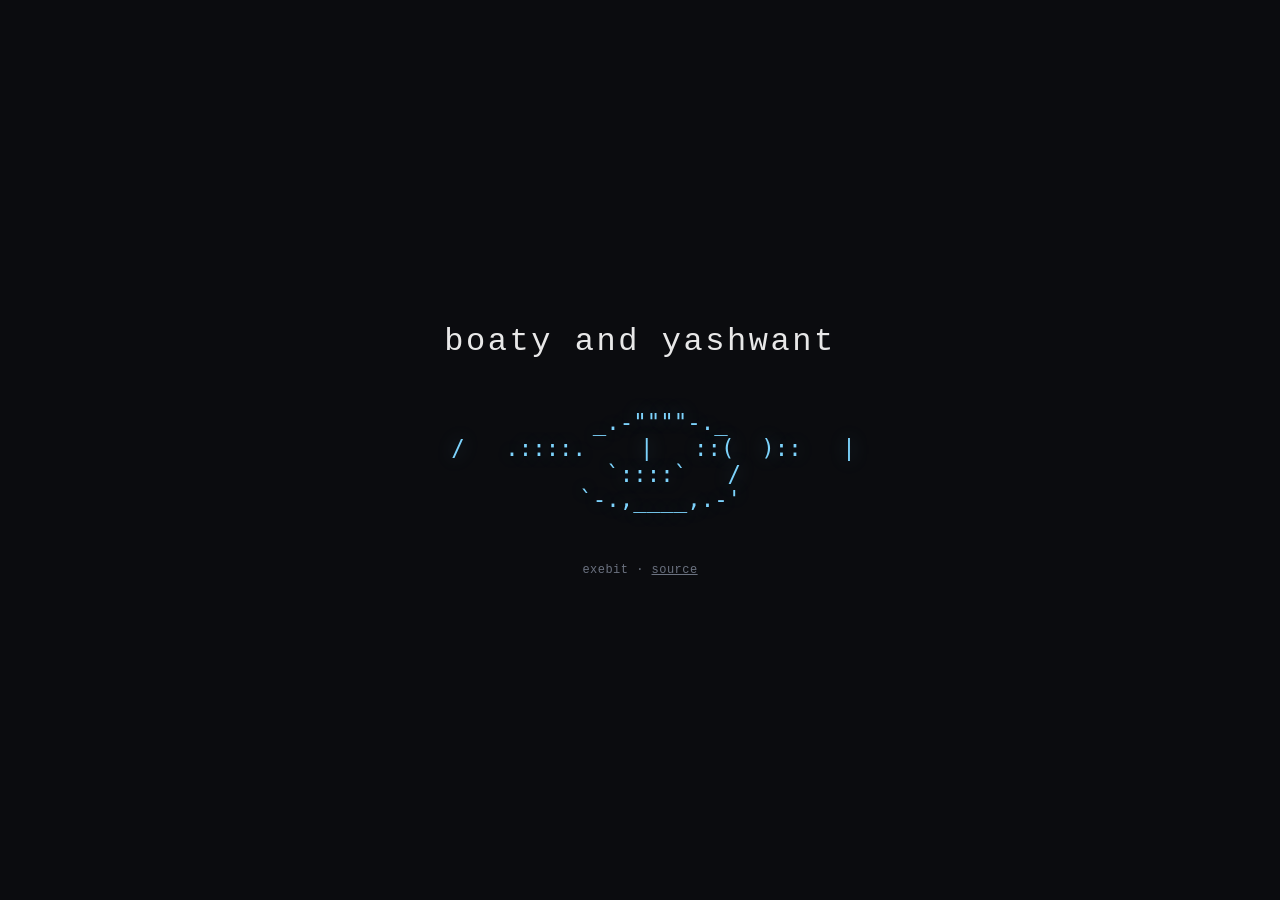
==== index.html @ dd7e14af "Add initial HTML structure and eyeAdd basic site: boatAdd basic sitey and yashwant landing page anim" ====
<!DOCTYPE html>
<html lang="en">
<head>
<meta charset="UTF-8">
<meta name="viewport" content="width=device-width, initial-scale=1.0">
<title>boaty and yashwant</title>
<style>
  :root {
    color-scheme: dark;
    --bg: #0b0c0f;
    --fg: #e8e8e8;
    --dim: #6b7280;
    --accent: #7dd3fc;
  }
  * { box-sizing: border-box; }
  html, body {
    margin: 0;
    padding: 0;
    height: 100%;
    background: var(--bg);
    color: var(--fg);
  }
  body {
    display: flex;
    flex-direction: column;
    align-items: center;
    justify-content: center;
    min-height: 100vh;
    font-family: ui-monospace, SFMono-Regular, "SF Mono", Menlo, Consolas, "Liberation Mono", monospace;
    text-align: center;
    gap: 1.75rem;
    padding: 2rem;
  }
  h1 {
    margin: 0;
    font-size: clamp(1.1rem, 4vw, 2rem);
    font-weight: 500;
    letter-spacing: 0.08em;
    text-transform: lowercase;
    color: var(--fg);
  }
  #eye {
    font-size: clamp(0.9rem, 2.4vw, 1.4rem);
    line-height: 1.15;
    white-space: pre;
    color: var(--accent);
    text-shadow: 0 0 18px rgba(125, 211, 252, 0.35);
    user-select: none;
  }
  footer {
    font-size: 0.75rem;
    color: var(--dim);
    letter-spacing: 0.04em;
  }
  footer a { color: var(--dim); }
  footer a:hover { color: var(--accent); }
</style>
</head>
<body>
  <h1>boaty and yashwant</h1>

  <pre id="eye"></pre>

  <footer>exebit &middot; <a href="https://github.com/Shawdotion/exebit.github.io">source</a></footer>

  <script>
    const OPEN = `   _.-""""-._
  /   .::::.   \
 |   ::(  )::   |
  \   \`::::\`   /
   \`-.,____,.-'`;

    const CLOSED = `   _.-""""-._
  /            \
 |  ---------- |
  \            /
   \`-.,____,.-'`;

    const eye = document.getElementById('eye');
    eye.textContent = OPEN;

    function blink() {
      eye.textContent = CLOSED;
      setTimeout(() => { eye.textContent = OPEN; }, 140);
    }

    function scheduleNextBlink() {
      const delay = 2200 + Math.random() * 2600;
      setTimeout(() => {
        blink();
        if (Math.random() < 0.15) {
          setTimeout(blink, 300);
        }
        scheduleNextBlink();
      }, delay);
    }

    scheduleNextBlink();
  </script>
</body>
</html>
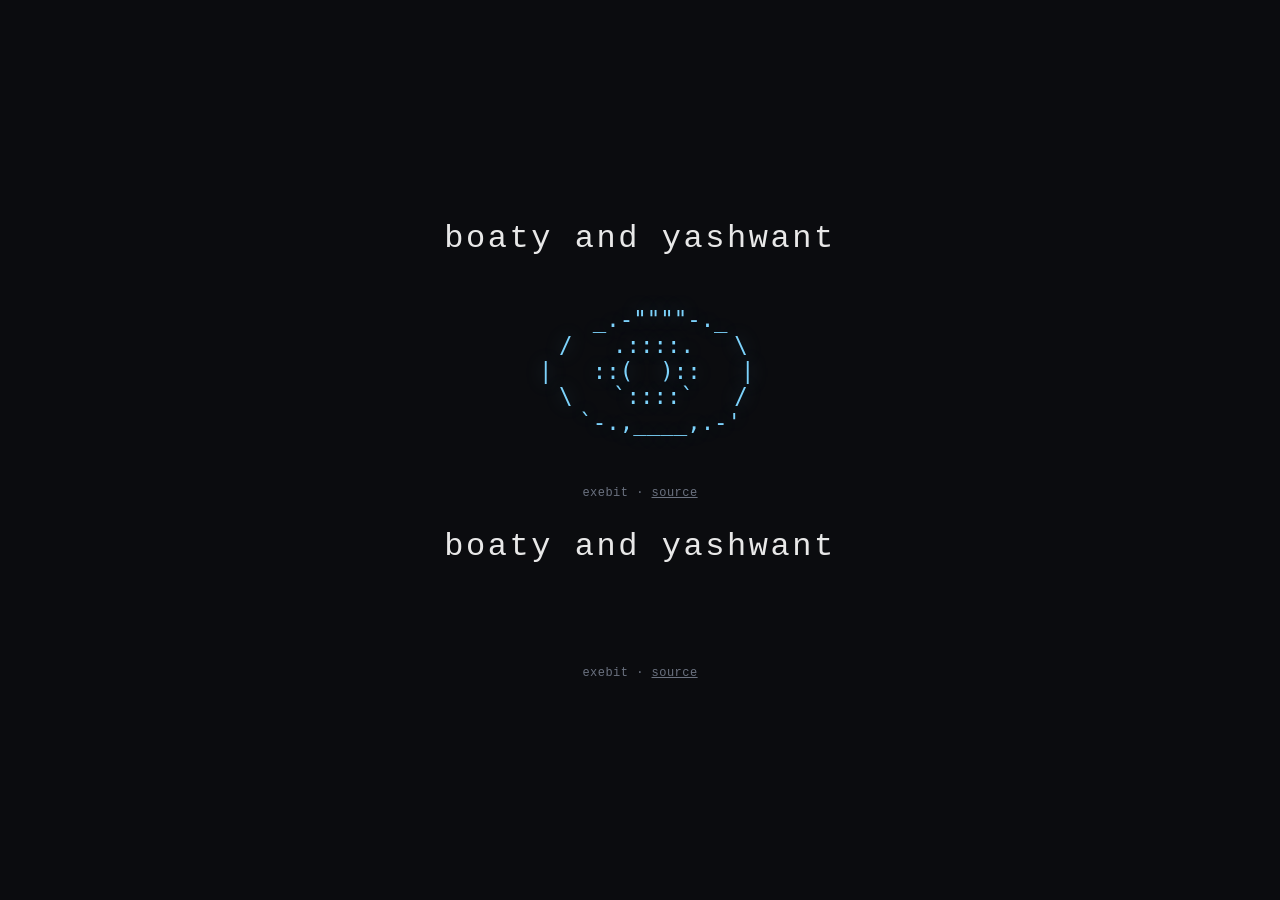
==== commit 6972a9db: "Add HTML structure and styling for the page" ====
--- a/index.html
+++ b/index.html
@@ -62,19 +62,88 @@
   <pre id="eye"></pre>
 
   <footer>exebit &middot; <a href="https://github.com/Shawdotion/exebit.github.io">source</a></footer>
+<!DOCTYPE html>
+<html lang="en">
+<head>
+<meta charset="UTF-8">
+<meta name="viewport" content="width=device-width, initial-scale=1.0">
+<title>boaty and yashwant</title>
+<style>
+  :root {
+    color-scheme: dark;
+    --bg: #0b0c0f;
+    --fg: #e8e8e8;
+    --dim: #6b7280;
+    --accent: #7dd3fc;
+  }
+  * { box-sizing: border-box; }
+  html, body {
+    margin: 0;
+    padding: 0;
+    height: 100%;
+    background: var(--bg);
+    color: var(--fg);
+  }
+  body {
+    display: flex;
+    flex-direction: column;
+    align-items: center;
+    justify-content: center;
+    min-height: 100vh;
+    font-family: ui-monospace, SFMono-Regular, "SF Mono", Menlo, Consolas, "Liberation Mono", monospace;
+    text-align: center;
+    gap: 1.75rem;
+    padding: 2rem;
+  }
+  h1 {
+    margin: 0;
+    font-size: clamp(1.1rem, 4vw, 2rem);
+    font-weight: 500;
+    letter-spacing: 0.08em;
+    text-transform: lowercase;
+    color: var(--fg);
+  }
+  #eye {
+    font-size: clamp(0.9rem, 2.4vw, 1.4rem);
+    line-height: 1.15;
+    white-space: pre;
+    color: var(--accent);
+    text-shadow: 0 0 18px rgba(125, 211, 252, 0.35);
+    user-select: none;
+  }
+  footer {
+    font-size: 0.75rem;
+    color: var(--dim);
+    letter-spacing: 0.04em;
+  }
+  footer a { color: var(--dim); }
+  footer a:hover { color: var(--accent); }
+</style>
+</head>
+<body>
+  <h1>boaty and yashwant</h1>
+
+  <pre id="eye"></pre>
+
+  <footer>exebit &middot; <a href="https://github.com/Shawdotion/exebit.github.io">source</a></footer>
 
   <script>
-    const OPEN = `   _.-""""-._
-  /   .::::.   \
- |   ::(  )::   |
-  \   \`::::\`   /
-   \`-.,____,.-'`;
-
-    const CLOSED = `   _.-""""-._
-  /            \
- |  ---------- |
-  \            /
-   \`-.,____,.-'`;
+    const EYE_LINES = [
+      "   _.-\"\"\"\"-._",
+      "  /   .::::.   \\",
+      " |   ::(  )::   |",
+      "  \\   `::::`   /",
+      "   `-.,____,.-'"
+    ];
+    const CLOSED_LINES = [
+      "   _.-\"\"\"\"-._",
+      "  /            \\",
+      " |  ---------- |",
+      "  \\            /",
+      "   `-.,____,.-'"
+    ];
+    const OPEN = EYE_LINES.join("\n");
+    const CLOSED = CLOSED_LINES.join("\n");
 
     const eye = document.getElementById('eye');
     eye.textContent = OPEN;
@@ -98,4 +167,39 @@
     scheduleNextBlink();
   </script>
 </body>
+</html>  <script>
+    const OPEN = `   _.-""""-._
+  /   .::::.   \
+ |   ::(  )::   |
+  \   \`::::\`   /
+   \`-.,____,.-'`;
+
+    const CLOSED = `   _.-""""-._
+  /            \
+ |  ---------- |
+  \            /
+   \`-.,____,.-'`;
+
+    const eye = document.getElementById('eye');
+    eye.textContent = OPEN;
+
+    function blink() {
+      eye.textContent = CLOSED;
+      setTimeout(() => { eye.textContent = OPEN; }, 140);
+    }
+
+    function scheduleNextBlink() {
+      const delay = 2200 + Math.random() * 2600;
+      setTimeout(() => {
+        blink();
+        if (Math.random() < 0.15) {
+          setTimeout(blink, 300);
+        }
+        scheduleNextBlink();
+      }, delay);
+    }
+
+    scheduleNextBlink();
+  </script>
+</body>
 </html>
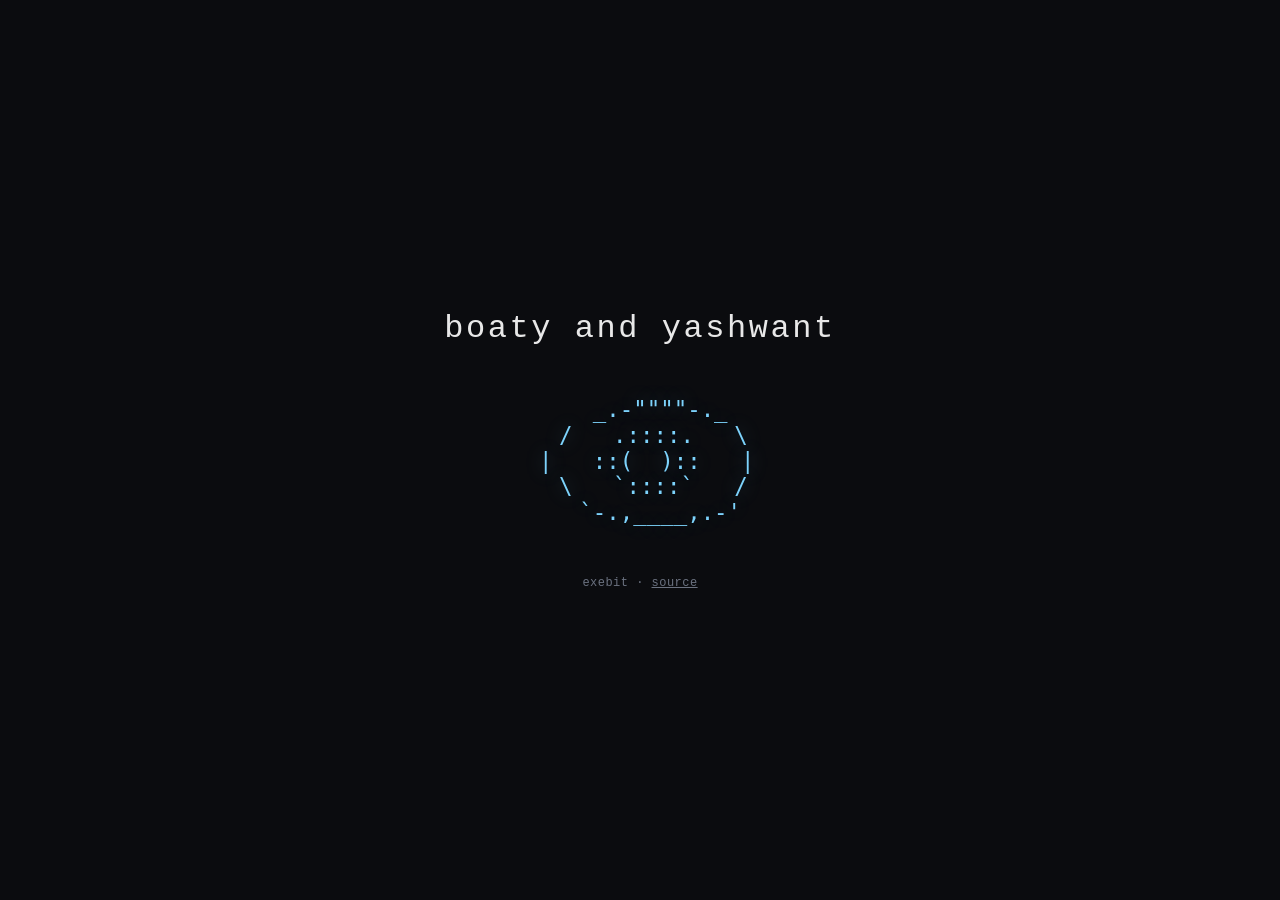
==== commit a8d5fbb9: "Simplify index.html by removing unnecessary elements Removed HTML structure and styling for a simpli" ====
--- a/index.html
+++ b/index.html
@@ -1,67 +1,3 @@
-<!DOCTYPE html>
-<html lang="en">
-<head>
-<meta charset="UTF-8">
-<meta name="viewport" content="width=device-width, initial-scale=1.0">
-<title>boaty and yashwant</title>
-<style>
-  :root {
-    color-scheme: dark;
-    --bg: #0b0c0f;
-    --fg: #e8e8e8;
-    --dim: #6b7280;
-    --accent: #7dd3fc;
-  }
-  * { box-sizing: border-box; }
-  html, body {
-    margin: 0;
-    padding: 0;
-    height: 100%;
-    background: var(--bg);
-    color: var(--fg);
-  }
-  body {
-    display: flex;
-    flex-direction: column;
-    align-items: center;
-    justify-content: center;
-    min-height: 100vh;
-    font-family: ui-monospace, SFMono-Regular, "SF Mono", Menlo, Consolas, "Liberation Mono", monospace;
-    text-align: center;
-    gap: 1.75rem;
-    padding: 2rem;
-  }
-  h1 {
-    margin: 0;
-    font-size: clamp(1.1rem, 4vw, 2rem);
-    font-weight: 500;
-    letter-spacing: 0.08em;
-    text-transform: lowercase;
-    color: var(--fg);
-  }
-  #eye {
-    font-size: clamp(0.9rem, 2.4vw, 1.4rem);
-    line-height: 1.15;
-    white-space: pre;
-    color: var(--accent);
-    text-shadow: 0 0 18px rgba(125, 211, 252, 0.35);
-    user-select: none;
-  }
-  footer {
-    font-size: 0.75rem;
-    color: var(--dim);
-    letter-spacing: 0.04em;
-  }
-  footer a { color: var(--dim); }
-  footer a:hover { color: var(--accent); }
-</style>
-</head>
-<body>
-  <h1>boaty and yashwant</h1>
-
-  <pre id="eye"></pre>
-
-  <footer>exebit &middot; <a href="https://github.com/Shawdotion/exebit.github.io">source</a></footer>
 <!DOCTYPE html>
 <html lang="en">
 <head>
@@ -167,39 +103,4 @@
     scheduleNextBlink();
   </script>
 </body>
-</html>  <script>
-    const OPEN = `   _.-""""-._
-  /   .::::.   \
- |   ::(  )::   |
-  \   \`::::\`   /
-   \`-.,____,.-'`;
-
-    const CLOSED = `   _.-""""-._
-  /            \
- |  ---------- |
-  \            /
-   \`-.,____,.-'`;
-
-    const eye = document.getElementById('eye');
-    eye.textContent = OPEN;
-
-    function blink() {
-      eye.textContent = CLOSED;
-      setTimeout(() => { eye.textContent = OPEN; }, 140);
-    }
-
-    function scheduleNextBlink() {
-      const delay = 2200 + Math.random() * 2600;
-      setTimeout(() => {
-        blink();
-        if (Math.random() < 0.15) {
-          setTimeout(blink, 300);
-        }
-        scheduleNextBlink();
-      }, delay);
-    }
-
-    scheduleNextBlink();
-  </script>
-</body>
 </html>
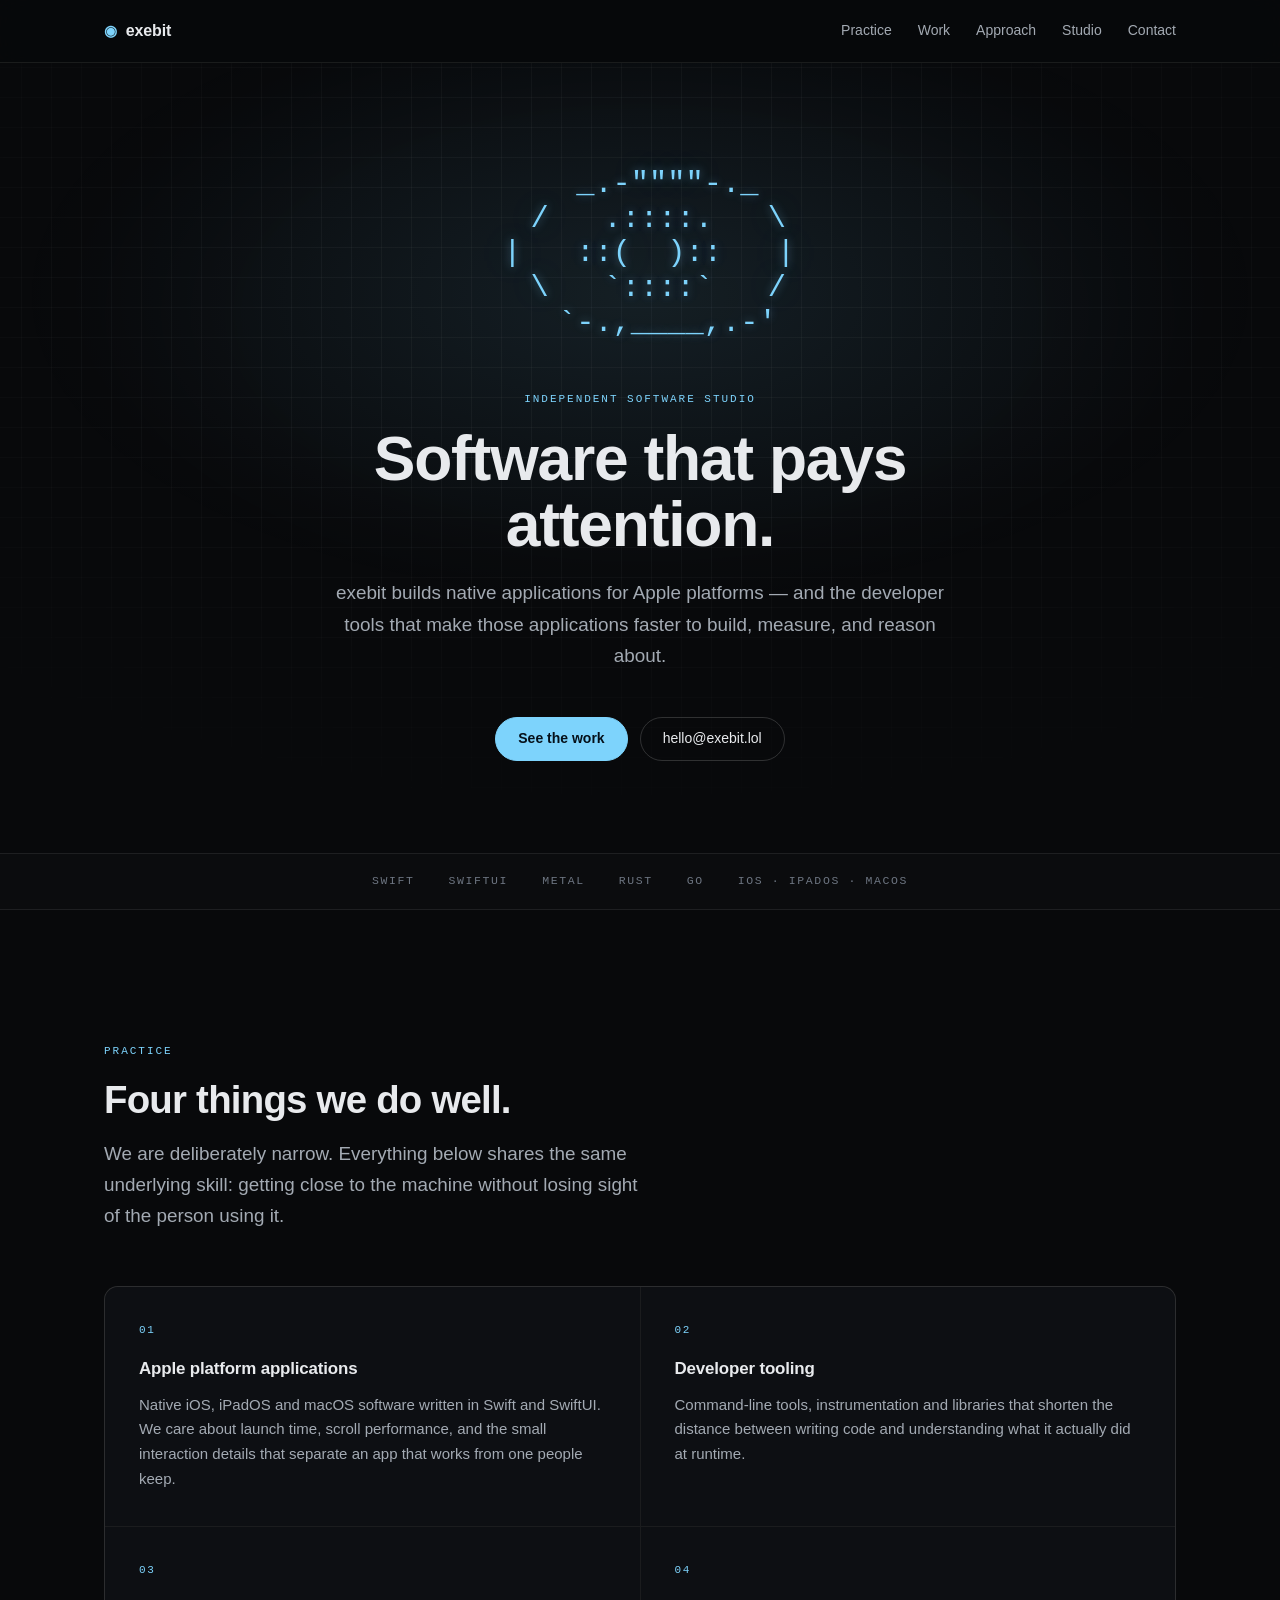
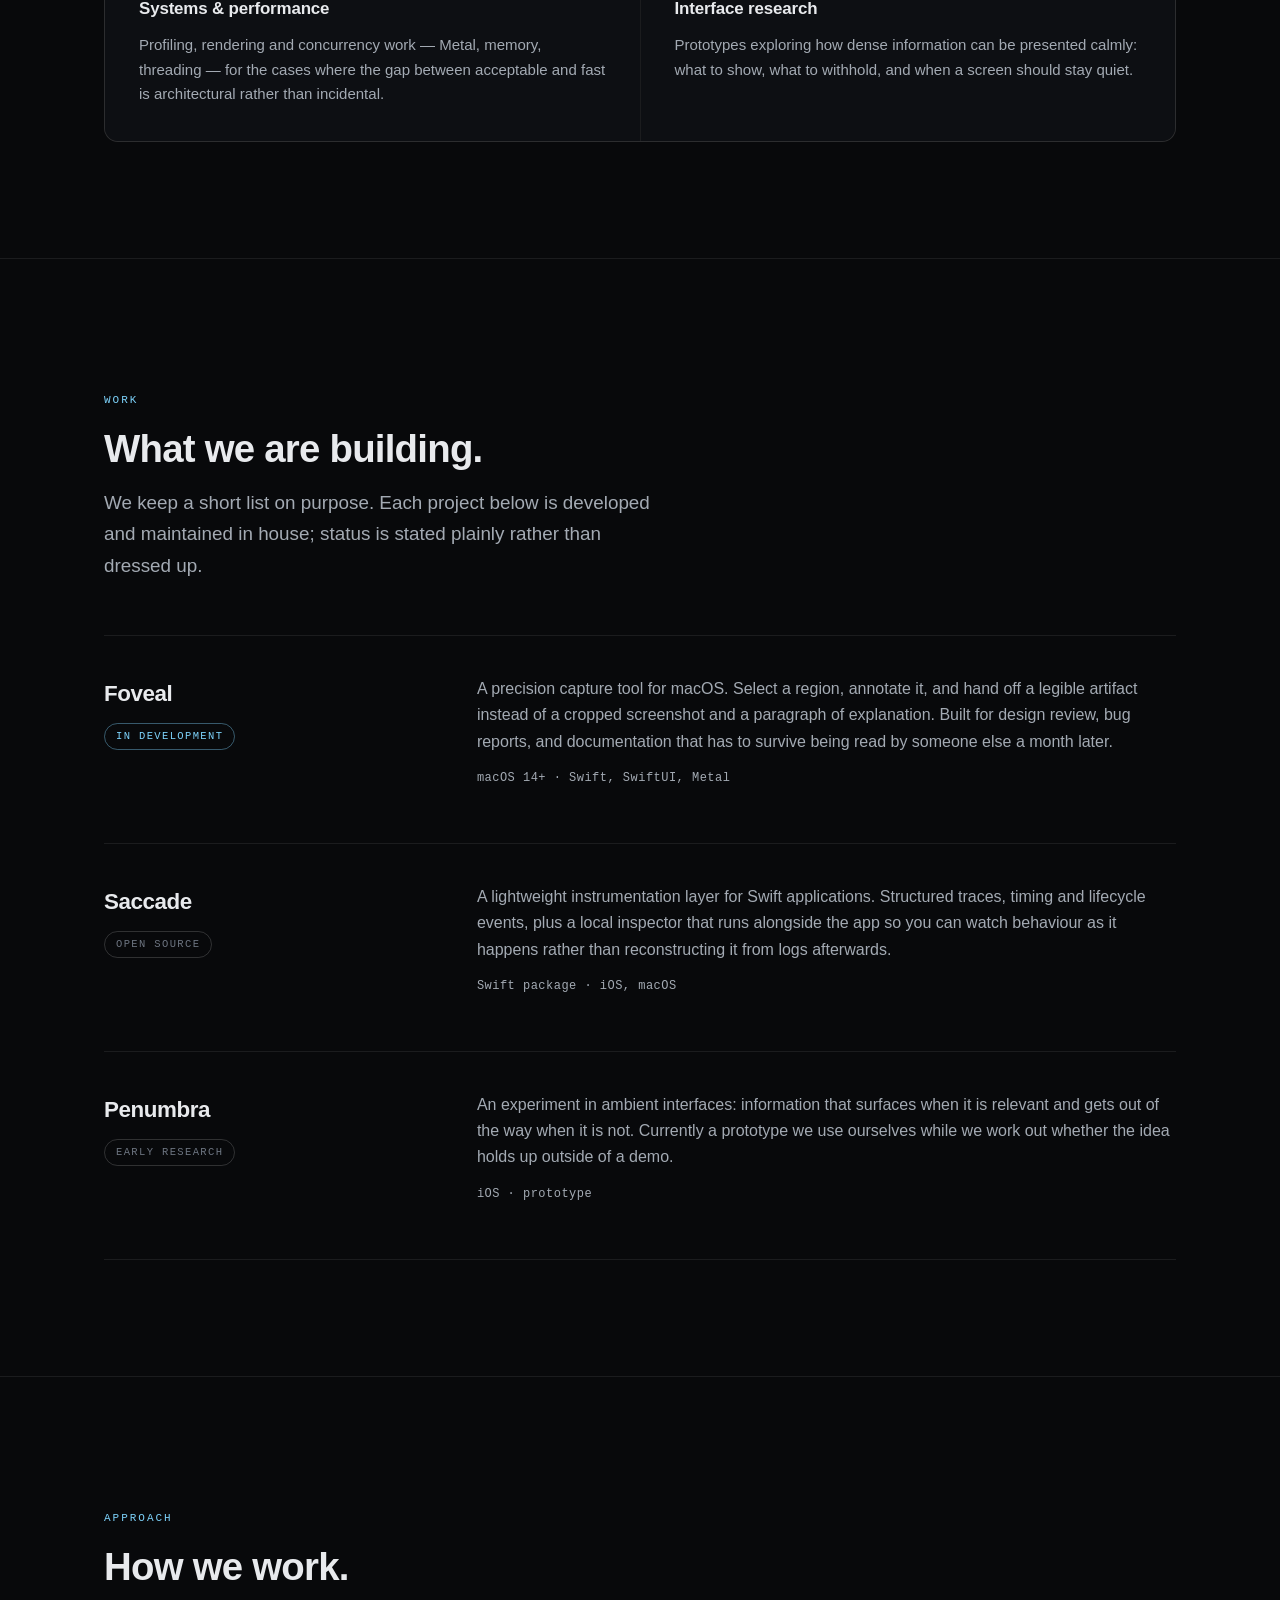
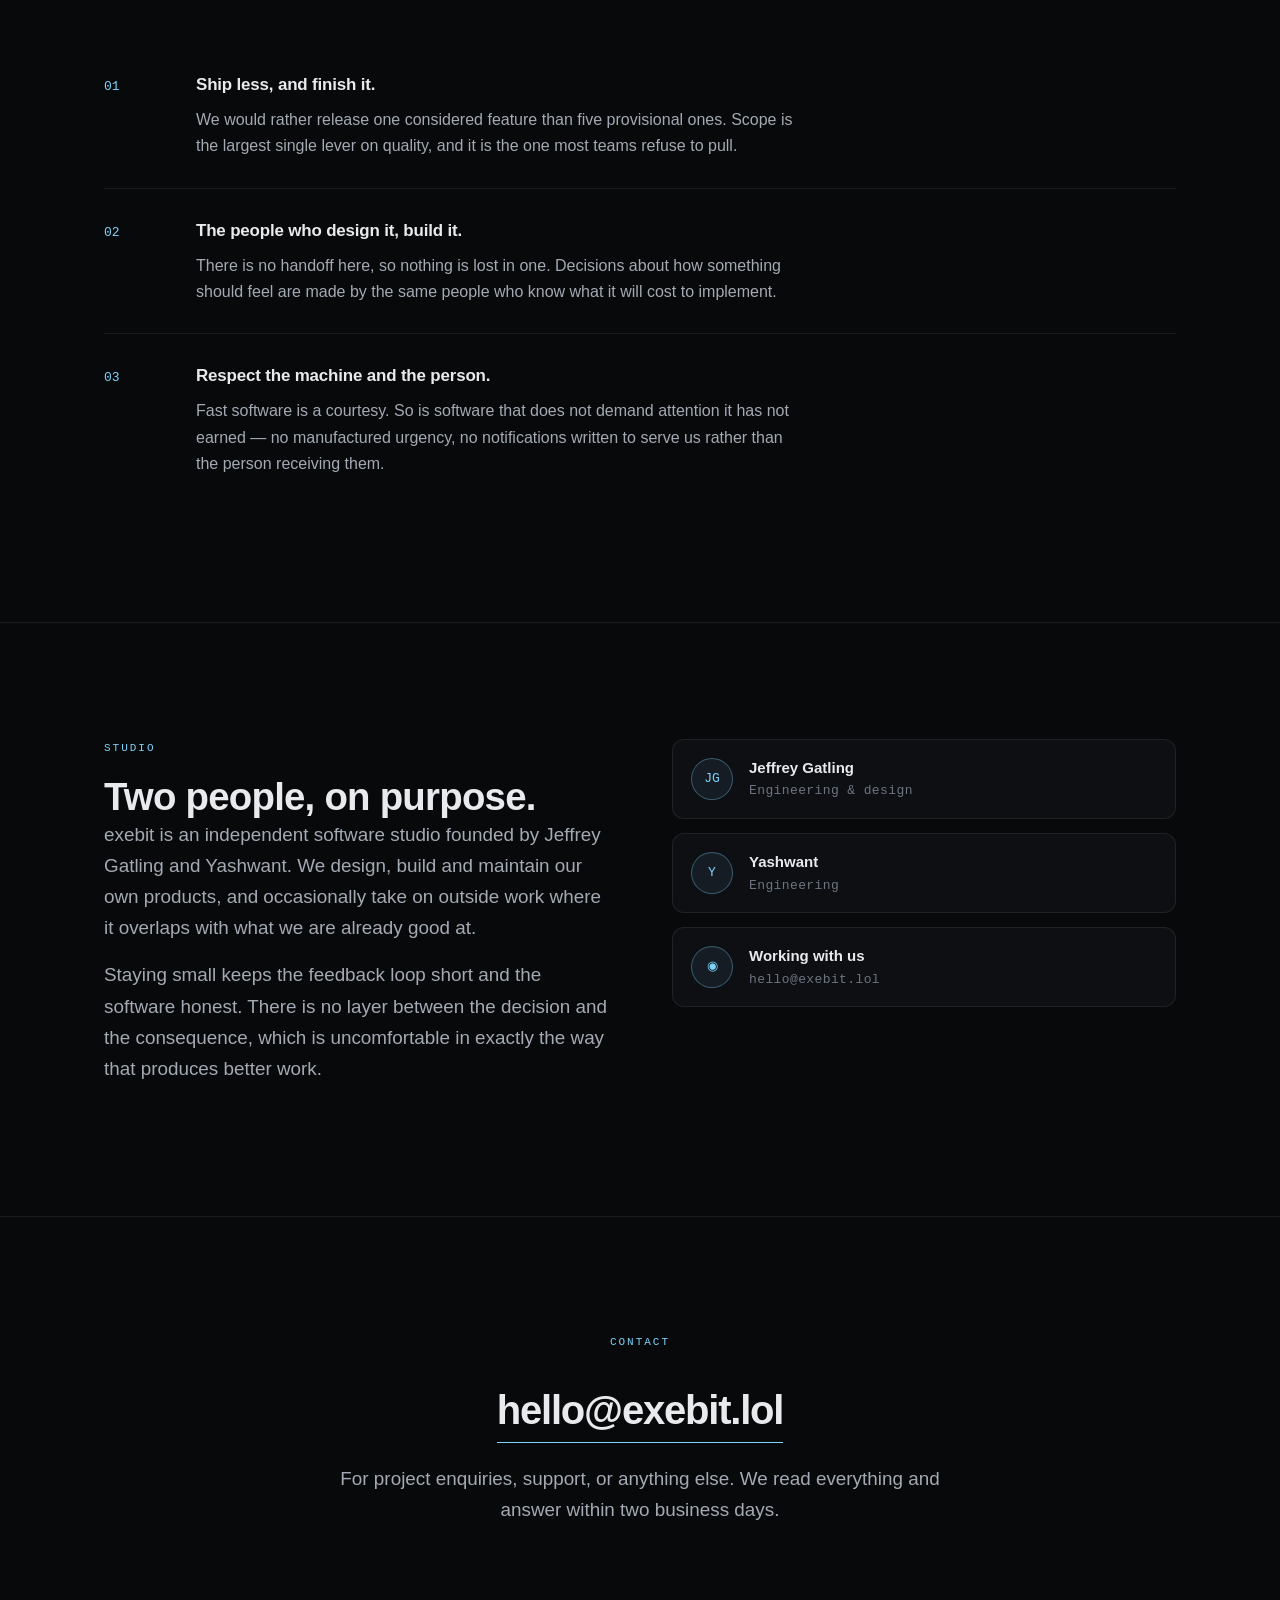
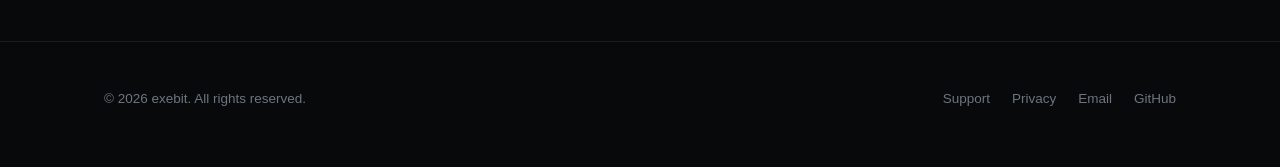
==== commit c7992c4c: "Revise index.html with updated metadata and layout Updated the HTML structure and metadata for the w" ====
--- a/index.html
+++ b/index.html
@@ -2,105 +2,297 @@
 <html lang="en">
 <head>
 <meta charset="UTF-8">
-<meta name="viewport" content="width=device-width, initial-scale=1.0">
-<title>boaty and yashwant</title>
-<style>
-  :root {
-    color-scheme: dark;
-    --bg: #0b0c0f;
-    --fg: #e8e8e8;
-    --dim: #6b7280;
-    --accent: #7dd3fc;
-  }
-  * { box-sizing: border-box; }
-  html, body {
-    margin: 0;
-    padding: 0;
-    height: 100%;
-    background: var(--bg);
-    color: var(--fg);
-  }
-  body {
-    display: flex;
-    flex-direction: column;
-    align-items: center;
-    justify-content: center;
-    min-height: 100vh;
-    font-family: ui-monospace, SFMono-Regular, "SF Mono", Menlo, Consolas, "Liberation Mono", monospace;
-    text-align: center;
-    gap: 1.75rem;
-    padding: 2rem;
-  }
-  h1 {
-    margin: 0;
-    font-size: clamp(1.1rem, 4vw, 2rem);
-    font-weight: 500;
-    letter-spacing: 0.08em;
-    text-transform: lowercase;
-    color: var(--fg);
-  }
-  #eye {
-    font-size: clamp(0.9rem, 2.4vw, 1.4rem);
-    line-height: 1.15;
-    white-space: pre;
-    color: var(--accent);
-    text-shadow: 0 0 18px rgba(125, 211, 252, 0.35);
-    user-select: none;
-  }
-  footer {
-    font-size: 0.75rem;
-    color: var(--dim);
-    letter-spacing: 0.04em;
-  }
-  footer a { color: var(--dim); }
-  footer a:hover { color: var(--accent); }
-</style>
+<meta name="viewport" content="width=device-width, initial-scale=1">
+<title>exebit &mdash; independent software studio</title>
+<meta name="description" content="exebit is an independent software studio building native applications for Apple platforms and the developer tools that support them.">
+<meta property="og:title" content="exebit &mdash; independent software studio">
+<meta property="og:description" content="Native applications for Apple platforms, and the developer tools that support them.">
+<meta property="og:type" content="website">
+<meta property="og:url" content="https://exebit.lol/">
+<link rel="icon" href="data:image/svg+xml,<svg xmlns='http://www.w3.org/2000/svg' viewBox='0 0 32 32'><circle cx='16' cy='16' r='12' fill='none' stroke='%237dd3fc' stroke-width='2'/><circle cx='16' cy='16' r='4.5' fill='%237dd3fc'/></svg>">
+<link rel="stylesheet" href="style.css">
 </head>
 <body>
-  <h1>boaty and yashwant</h1>
-
-  <pre id="eye"></pre>
-
-  <footer>exebit &middot; <a href="https://github.com/Shawdotion/exebit.github.io">source</a></footer>
-
-  <script>
-    const EYE_LINES = [
-      "   _.-\"\"\"\"-._",
-      "  /   .::::.   \\",
-      " |   ::(  )::   |",
-      "  \\   `::::`   /",
-      "   `-.,____,.-'"
-    ];
-    const CLOSED_LINES = [
-      "   _.-\"\"\"\"-._",
-      "  /            \\",
-      " |  ---------- |",
-      "  \\            /",
-      "   `-.,____,.-'"
-    ];
-    const OPEN = EYE_LINES.join("\n");
-    const CLOSED = CLOSED_LINES.join("\n");
-
-    const eye = document.getElementById('eye');
-    eye.textContent = OPEN;
+
+<header class="nav">
+  <div class="wrap nav-inner">
+    <a class="brand" href="/"><span class="brand-mark">&#9673;</span><span class="brand-name">exebit</span></a>
+    <nav class="nav-links">
+      <a href="#practice">Practice</a>
+      <a href="#work">Work</a>
+      <a href="#approach">Approach</a>
+      <a href="#studio">Studio</a>
+      <a href="#contact">Contact</a>
+    </nav>
+  </div>
+</header>
+
+<main>
+
+<section class="hero">
+  <div class="wrap hero-inner">
+    <pre id="eye" class="eye" aria-hidden="true"></pre>
+    <p class="eyebrow">Independent software studio</p>
+    <h1>Software that pays attention.</h1>
+    <p class="lede">exebit builds native applications for Apple platforms &mdash; and the developer tools that make those applications faster to build, measure, and reason about.</p>
+    <div class="cta">
+      <a class="btn btn-primary" href="#work">See the work</a>
+      <a class="btn" href="mailto:hello@exebit.lol">hello@exebit.lol</a>
+    </div>
+  </div>
+  <div class="strip" aria-hidden="true">
+    <div class="wrap strip-inner">
+      <span>Swift</span>
+      <span>SwiftUI</span>
+      <span>Metal</span>
+      <span>Rust</span>
+      <span>Go</span>
+      <span>iOS &middot; iPadOS &middot; macOS</span>
+    </div>
+  </div>
+</section>
+<section class="band" id="practice">
+  <div class="wrap">
+    <div class="section-head reveal">
+      <p class="eyebrow">Practice</p>
+      <h2>Four things we do well.</h2>
+      <p class="lede">We are deliberately narrow. Everything below shares the same underlying skill: getting close to the machine without losing sight of the person using it.</p>
+    </div>
+    <div class="grid grid-2 reveal">
+      <div class="cell">
+        <span class="num">01</span>
+        <h3>Apple platform applications</h3>
+        <p>Native iOS, iPadOS and macOS software written in Swift and SwiftUI. We care about launch time, scroll performance, and the small interaction details that separate an app that works from one people keep.</p>
+      </div>
+      <div class="cell">
+        <span class="num">02</span>
+        <h3>Developer tooling</h3>
+        <p>Command-line tools, instrumentation and libraries that shorten the distance between writing code and understanding what it actually did at runtime.</p>
+      </div>
+      <div class="cell">
+        <span class="num">03</span>
+        <h3>Systems &amp; performance</h3>
+        <p>Profiling, rendering and concurrency work &mdash; Metal, memory, threading &mdash; for the cases where the gap between acceptable and fast is architectural rather than incidental.</p>
+      </div>
+      <div class="cell">
+        <span class="num">04</span>
+        <h3>Interface research</h3>
+        <p>Prototypes exploring how dense information can be presented calmly: what to show, what to withhold, and when a screen should stay quiet.</p>
+      </div>
+    </div>
+  </div>
+</section>
+<section class="band" id="work">
+  <div class="wrap">
+    <div class="section-head reveal">
+      <p class="eyebrow">Work</p>
+      <h2>What we are building.</h2>
+      <p class="lede">We keep a short list on purpose. Each project below is developed and maintained in house; status is stated plainly rather than dressed up.</p>
+    </div>
+
+    <div class="work-list reveal">
+      <article class="work-item">
+        <div class="work-name">
+          <h3>Foveal</h3>
+          <span class="chip live">In development</span>
+        </div>
+        <div class="work-body">
+          <p>A precision capture tool for macOS. Select a region, annotate it, and hand off a legible artifact instead of a cropped screenshot and a paragraph of explanation. Built for design review, bug reports, and documentation that has to survive being read by someone else a month later.</p>
+          <p class="work-meta">macOS 14+ &middot; Swift, SwiftUI, Metal</p>
+        </div>
+      </article>
+
+      <article class="work-item">
+        <div class="work-name">
+          <h3>Saccade</h3>
+          <span class="chip">Open source</span>
+        </div>
+        <div class="work-body">
+          <p>A lightweight instrumentation layer for Swift applications. Structured traces, timing and lifecycle events, plus a local inspector that runs alongside the app so you can watch behaviour as it happens rather than reconstructing it from logs afterwards.</p>
+          <p class="work-meta">Swift package &middot; iOS, macOS</p>
+        </div>
+      </article>
+
+      <article class="work-item">
+        <div class="work-name">
+          <h3>Penumbra</h3>
+          <span class="chip">Early research</span>
+        </div>
+        <div class="work-body">
+          <p>An experiment in ambient interfaces: information that surfaces when it is relevant and gets out of the way when it is not. Currently a prototype we use ourselves while we work out whether the idea holds up outside of a demo.</p>
+          <p class="work-meta">iOS &middot; prototype</p>
+        </div>
+      </article>
+    </div>
+  </div>
+</section>
+<section class="band" id="approach">
+  <div class="wrap">
+    <div class="section-head reveal">
+      <p class="eyebrow">Approach</p>
+      <h2>How we work.</h2>
+    </div>
+    <div class="reveal">
+      <div class="principle">
+        <div class="p-num">01</div>
+        <div>
+          <h3>Ship less, and finish it.</h3>
+          <p>We would rather release one considered feature than five provisional ones. Scope is the largest single lever on quality, and it is the one most teams refuse to pull.</p>
+        </div>
+      </div>
+      <div class="principle">
+        <div class="p-num">02</div>
+        <div>
+          <h3>The people who design it, build it.</h3>
+          <p>There is no handoff here, so nothing is lost in one. Decisions about how something should feel are made by the same people who know what it will cost to implement.</p>
+        </div>
+      </div>
+      <div class="principle">
+        <div class="p-num">03</div>
+        <div>
+          <h3>Respect the machine and the person.</h3>
+          <p>Fast software is a courtesy. So is software that does not demand attention it has not earned &mdash; no manufactured urgency, no notifications written to serve us rather than the person receiving them.</p>
+        </div>
+      </div>
+    </div>
+  </div>
+</section>
+<section class="band" id="studio">
+  <div class="wrap split">
+    <div class="reveal">
+      <p class="eyebrow">Studio</p>
+      <h2>Two people, on purpose.</h2>
+      <p class="lede">exebit is an independent software studio founded by Jeffrey Gatling and Yashwant. We design, build and maintain our own products, and occasionally take on outside work where it overlaps with what we are already good at.</p>
+      <p class="lede">Staying small keeps the feedback loop short and the software honest. There is no layer between the decision and the consequence, which is uncomfortable in exactly the way that produces better work.</p>
+    </div>
+    <div class="team reveal">
+      <div class="person">
+        <div class="avatar">JG</div>
+        <div>
+          <div class="who">Jeffrey Gatling</div>
+          <div class="role">Engineering &amp; design</div>
+        </div>
+      </div>
+      <div class="person">
+        <div class="avatar">Y</div>
+        <div>
+          <div class="who">Yashwant</div>
+          <div class="role">Engineering</div>
+        </div>
+      </div>
+      <div class="person">
+        <div class="avatar">&#9673;</div>
+        <div>
+          <div class="who">Working with us</div>
+          <div class="role">hello@exebit.lol</div>
+        </div>
+      </div>
+    </div>
+  </div>
+</section>
+
+<section class="band contact" id="contact">
+  <div class="wrap reveal">
+    <p class="eyebrow">Contact</p>
+    <a class="mail" href="mailto:hello@exebit.lol">hello@exebit.lol</a>
+    <p class="lede" style="margin: 0 auto;">For project enquiries, support, or anything else. We read everything and answer within two business days.</p>
+  </div>
+</section>
+
+</main>
+
+<footer>
+  <div class="wrap foot-inner">
+    <div>&copy; 2026 exebit. All rights reserved.</div>
+    <nav class="foot-links">
+      <a href="/support.html">Support</a>
+      <a href="/privacy.html">Privacy</a>
+      <a href="mailto:hello@exebit.lol">Email</a>
+      <a href="https://github.com/Shawdotion/exebit.github.io">GitHub</a>
+    </nav>
+  </div>
+</footer>
+<script>
+  var OPEN = [
+    "   _.-\"\"\"\"-._",
+    "  /   .::::.   \\",
+    " |   ::(  )::   |",
+    "  \\   `::::`   /",
+    "   `-.,____,.-'"
+  ];
+  var LEFT = [
+    "   _.-\"\"\"\"-._",
+    "  /   .::::.   \\",
+    " |  ::(  )::    |",
+    "  \\   `::::`   /",
+    "   `-.,____,.-'"
+  ];
+  var RIGHT = [
+    "   _.-\"\"\"\"-._",
+    "  /   .::::.   \\",
+    " |    ::(  )::  |",
+    "  \\   `::::`   /",
+    "   `-.,____,.-'"
+  ];
+  var SHUT = [
+    "   _.-\"\"\"\"-._",
+    "  /            \\",
+    " |  ---------- |",
+    "  \\            /",
+    "   `-.,____,.-'"
+  ];
+
+  var eye = document.getElementById("eye");
+  var reduced = window.matchMedia("(prefers-reduced-motion: reduce)").matches;
+
+  function draw(frame) { eye.textContent = frame.join("\n"); }
+  draw(OPEN);
+
+  if (!reduced) {
+    var resting = OPEN;
 
     function blink() {
-      eye.textContent = CLOSED;
-      setTimeout(() => { eye.textContent = OPEN; }, 140);
+      draw(SHUT);
+      setTimeout(function () { draw(resting); }, 130);
     }
 
-    function scheduleNextBlink() {
-      const delay = 2200 + Math.random() * 2600;
-      setTimeout(() => {
-        blink();
-        if (Math.random() < 0.15) {
-          setTimeout(blink, 300);
+    function glance() {
+      resting = Math.random() < 0.5 ? LEFT : RIGHT;
+      draw(resting);
+      setTimeout(function () {
+        resting = OPEN;
+        draw(resting);
+      }, 900 + Math.random() * 700);
+    }
+
+    (function loop() {
+      setTimeout(function () {
+        if (Math.random() < 0.28) {
+          glance();
+        } else {
+          blink();
+          if (Math.random() < 0.15) setTimeout(blink, 300);
         }
-        scheduleNextBlink();
-      }, delay);
-    }
-
-    scheduleNextBlink();
-  </script>
+        loop();
+      }, 2000 + Math.random() * 2600);
+    })();
+  }
+
+  var items = document.querySelectorAll(".reveal");
+  if (reduced || !("IntersectionObserver" in window)) {
+    for (var i = 0; i < items.length; i++) items[i].classList.add("in");
+  } else {
+    var io = new IntersectionObserver(function (entries) {
+      entries.forEach(function (entry) {
+        if (entry.isIntersecting) {
+          entry.target.classList.add("in");
+          io.unobserve(entry.target);
+        }
+      });
+    }, { rootMargin: "0px 0px -8% 0px", threshold: 0.08 });
+    for (var j = 0; j < items.length; j++) io.observe(items[j]);
+  }
+</script>
+
 </body>
 </html>
--- a/style.css
+++ b/style.css
@@ -0,0 +1,281 @@
+:root {
+  --bg: #08090b;
+  --bg-1: #0d0f13;
+  --bg-2: #12151b;
+  --line: rgba(255,255,255,0.08);
+  --line-2: rgba(255,255,255,0.16);
+  --fg: #e8eaed;
+  --fg-2: #a3aab3;
+  --fg-3: #6d7581;
+  --accent: #7dd3fc;
+  --sans: -apple-system, BlinkMacSystemFont, "Segoe UI", Inter, Helvetica, Arial, sans-serif;
+  --mono: ui-monospace, SFMono-Regular, "SF Mono", Menlo, Consolas, monospace;
+  --maxw: 1120px;
+  color-scheme: dark;
+}
+
+* { box-sizing: border-box; }
+
+html {
+  scroll-behavior: smooth;
+  -webkit-text-size-adjust: 100%;
+}
+
+body {
+  margin: 0;
+  background: var(--bg);
+  color: var(--fg);
+  font-family: var(--sans);
+  font-size: 16px;
+  line-height: 1.65;
+  -webkit-font-smoothing: antialiased;
+  overflow-x: hidden;
+}
+
+a { color: inherit; text-decoration: none; }
+img { max-width: 100%; }
+
+.wrap {
+  width: 100%;
+  max-width: var(--maxw);
+  margin: 0 auto;
+  padding-left: 24px;
+  padding-right: 24px;
+}
+
+.eyebrow {
+  font-family: var(--mono);
+  font-size: 11px;
+  letter-spacing: 0.18em;
+  text-transform: uppercase;
+  color: var(--accent);
+  margin: 0 0 18px;
+}
+
+h1, h2, h3 { font-weight: 600; letter-spacing: -0.02em; margin: 0; }
+h1 { font-size: clamp(2.1rem, 6vw, 3.9rem); line-height: 1.05; }
+h2 { font-size: clamp(1.6rem, 3.6vw, 2.4rem); line-height: 1.15; }
+h3 { font-size: 1.06rem; letter-spacing: -0.01em; }
+p { margin: 0 0 16px; }
+
+.lede { color: var(--fg-2); font-size: clamp(1rem, 1.6vw, 1.18rem); max-width: 60ch; }
+.muted { color: var(--fg-2); }
+
+/* ---------- nav ---------- */
+.nav {
+  position: sticky;
+  top: 0;
+  z-index: 50;
+  background: rgba(8,9,11,0.72);
+  backdrop-filter: saturate(160%) blur(14px);
+  -webkit-backdrop-filter: saturate(160%) blur(14px);
+  border-bottom: 1px solid var(--line);
+}
+.nav-inner {
+  display: flex;
+  align-items: center;
+  justify-content: space-between;
+  gap: 20px;
+  height: 62px;
+}
+.brand { display: inline-flex; align-items: center; gap: 9px; font-weight: 600; letter-spacing: -0.01em; }
+.brand-mark { color: var(--accent); font-size: 15px; line-height: 1; }
+.nav-links { display: flex; gap: 26px; font-size: 14px; color: var(--fg-2); }
+.nav-links a { transition: color .2s ease; }
+.nav-links a:hover { color: var(--fg); }
+
+/* ---------- hero ---------- */
+.hero { position: relative; padding: clamp(56px, 10vw, 104px) 0 0; overflow: hidden; }
+.hero::before {
+  content: "";
+  position: absolute;
+  inset: -10% -10% 0;
+  background:
+    radial-gradient(56% 46% at 50% 34%, rgba(125,211,252,0.11), transparent 72%),
+    linear-gradient(transparent 96%, rgba(255,255,255,0.035) 96%) 0 0 / 100% 30px,
+    linear-gradient(90deg, transparent 96%, rgba(255,255,255,0.035) 96%) 0 0 / 30px 100%;
+  -webkit-mask-image: radial-gradient(68% 58% at 50% 36%, #000 35%, transparent 100%);
+  mask-image: radial-gradient(68% 58% at 50% 36%, #000 35%, transparent 100%);
+  pointer-events: none;
+}
+.hero-inner { position: relative; text-align: center; display: flex; flex-direction: column; align-items: center; }
+
+.eye {
+  font-family: var(--mono);
+  font-size: clamp(1rem, 2.9vw, 1.9rem);
+  line-height: 1.14;
+  white-space: pre;
+  color: var(--accent);
+  text-shadow: 0 0 10px rgba(125,211,252,0.45), 0 0 38px rgba(125,211,252,0.28);
+  margin: 0 0 clamp(30px, 5vw, 50px);
+  user-select: none;
+}
+
+.hero h1 { max-width: 16ch; }
+.hero .lede { margin-top: 20px; }
+
+.cta { display: flex; flex-wrap: wrap; gap: 12px; justify-content: center; margin-top: 30px; }
+.btn {
+  display: inline-flex;
+  align-items: center;
+  height: 44px;
+  padding: 0 22px;
+  border: 1px solid var(--line-2);
+  border-radius: 999px;
+  font-size: 14px;
+  font-weight: 500;
+  color: var(--fg);
+  transition: border-color .2s ease, background .2s ease, transform .2s ease;
+}
+.btn:hover { border-color: var(--accent); transform: translateY(-1px); }
+.btn-primary { background: var(--accent); border-color: var(--accent); color: #051019; font-weight: 600; }
+.btn-primary:hover { background: #a5e2ff; border-color: #a5e2ff; }
+
+.strip { margin-top: clamp(56px, 9vw, 92px); border-top: 1px solid var(--line); border-bottom: 1px solid var(--line); background: rgba(255,255,255,0.012); }
+.strip-inner {
+  display: flex;
+  flex-wrap: wrap;
+  gap: 10px 34px;
+  justify-content: center;
+  padding-top: 18px;
+  padding-bottom: 18px;
+  font-family: var(--mono);
+  font-size: 11.5px;
+  letter-spacing: 0.14em;
+  text-transform: uppercase;
+  color: var(--fg-3);
+}
+
+/* ---------- sections ---------- */
+section.band { padding: clamp(64px, 10vw, 116px) 0; border-bottom: 1px solid var(--line); scroll-margin-top: 62px; }
+.section-head { max-width: 62ch; margin-bottom: clamp(34px, 5vw, 54px); }
+.section-head p { margin-top: 16px; }
+
+.grid { display: grid; gap: 1px; background: var(--line); border: 1px solid var(--line); border-radius: 14px; overflow: hidden; }
+.grid-2 { grid-template-columns: repeat(2, 1fr); }
+.grid-3 { grid-template-columns: repeat(3, 1fr); }
+
+.cell { background: var(--bg-1); padding: clamp(24px, 3.2vw, 34px); }
+.cell .num { font-family: var(--mono); font-size: 11px; color: var(--accent); letter-spacing: 0.16em; display: block; margin-bottom: 16px; }
+.cell h3 { margin-bottom: 10px; }
+.cell p { color: var(--fg-2); font-size: 15px; margin: 0; }
+
+/* ---------- work ---------- */
+.work-list { display: flex; flex-direction: column; border-top: 1px solid var(--line); }
+.work-item {
+  display: grid;
+  grid-template-columns: minmax(180px, 1fr) 2.1fr;
+  gap: 18px 40px;
+  padding: clamp(26px, 3.6vw, 40px) 0;
+  border-bottom: 1px solid var(--line);
+  transition: background .25s ease;
+}
+.work-item:hover { background: rgba(255,255,255,0.018); }
+.work-name { display: flex; flex-direction: column; gap: 10px; }
+.work-name h3 { font-size: 1.4rem; letter-spacing: -0.02em; }
+.chip {
+  align-self: flex-start;
+  font-family: var(--mono);
+  font-size: 10.5px;
+  letter-spacing: 0.13em;
+  text-transform: uppercase;
+  color: var(--fg-3);
+  border: 1px solid var(--line-2);
+  border-radius: 999px;
+  padding: 4px 11px;
+}
+.chip.live { color: var(--accent); border-color: rgba(125,211,252,0.4); }
+.work-body p { color: var(--fg-2); margin: 0 0 14px; }
+.work-meta { font-family: var(--mono); font-size: 12px; color: var(--fg-3); letter-spacing: 0.04em; }
+
+/* ---------- principles ---------- */
+.principle { display: grid; grid-template-columns: 68px 1fr; gap: 0 24px; padding: 28px 0; border-bottom: 1px solid var(--line); }
+.principle:last-child { border-bottom: 0; }
+.principle .p-num { font-family: var(--mono); font-size: 13px; color: var(--accent); padding-top: 5px; }
+.principle h3 { margin-bottom: 8px; }
+.principle p { color: var(--fg-2); margin: 0; max-width: 68ch; }
+
+/* ---------- studio / team ---------- */
+.split { display: grid; grid-template-columns: 1fr 1fr; gap: clamp(32px, 5vw, 64px); align-items: start; }
+.team { display: flex; flex-direction: column; gap: 14px; }
+.person {
+  display: flex;
+  align-items: center;
+  gap: 16px;
+  border: 1px solid var(--line);
+  border-radius: 12px;
+  padding: 16px 18px;
+  background: var(--bg-1);
+}
+.avatar {
+  width: 42px; height: 42px; flex: none;
+  border-radius: 50%;
+  border: 1px solid rgba(125,211,252,0.35);
+  display: grid; place-items: center;
+  font-family: var(--mono); font-size: 13px; color: var(--accent);
+  background: rgba(125,211,252,0.07);
+}
+.person .who { font-weight: 600; font-size: 15px; }
+.person .role { font-size: 13px; color: var(--fg-3); font-family: var(--mono); letter-spacing: 0.03em; }
+
+/* ---------- contact ---------- */
+.contact { text-align: center; }
+.mail {
+  display: inline-block;
+  font-size: clamp(1.35rem, 4.4vw, 2.5rem);
+  font-weight: 600;
+  letter-spacing: -0.03em;
+  margin: 8px 0 20px;
+  background-image: linear-gradient(var(--accent), var(--accent));
+  background-size: 100% 1px;
+  background-position: 0 100%;
+  background-repeat: no-repeat;
+  transition: color .2s ease;
+}
+.mail:hover { color: var(--accent); }
+
+/* ---------- footer ---------- */
+footer { padding: 46px 0 56px; color: var(--fg-3); font-size: 13.5px; }
+.foot-inner { display: flex; flex-wrap: wrap; gap: 16px 28px; justify-content: space-between; align-items: center; }
+.foot-links { display: flex; flex-wrap: wrap; gap: 22px; }
+.foot-links a:hover { color: var(--fg); }
+
+/* ---------- long-form pages ---------- */
+.doc { padding: clamp(46px, 7vw, 78px) 0 clamp(60px, 9vw, 96px); }
+.doc-inner { max-width: 720px; }
+.doc h1 { font-size: clamp(1.9rem, 5vw, 2.7rem); margin-bottom: 12px; }
+.doc h2 { font-size: 1.16rem; margin: 40px 0 12px; letter-spacing: -0.01em; }
+.doc p, .doc li { color: var(--fg-2); }
+.doc ul { padding-left: 20px; margin: 0 0 16px; }
+.doc li { margin-bottom: 8px; }
+.doc a { color: var(--accent); }
+.stamp { font-family: var(--mono); font-size: 12px; color: var(--fg-3); letter-spacing: 0.06em; }
+.back { font-family: var(--mono); font-size: 12.5px; color: var(--fg-3); letter-spacing: 0.06em; }
+.back:hover { color: var(--accent); }
+
+/* ---------- reveal ---------- */
+.reveal { opacity: 0; transform: translateY(14px); transition: opacity .7s ease, transform .7s ease; }
+.reveal.in { opacity: 1; transform: none; }
+
+/* ---------- responsive ---------- */
+@media (max-width: 880px) {
+  .grid-3 { grid-template-columns: 1fr 1fr; }
+  .split { grid-template-columns: 1fr; }
+  .work-item { grid-template-columns: 1fr; }
+}
+@media (max-width: 620px) {
+  .nav-links { gap: 18px; font-size: 13px; }
+  .nav-links a:nth-child(1),
+  .nav-links a:nth-child(3),
+  .nav-links a:nth-child(4) { display: none; }
+  .grid-2, .grid-3 { grid-template-columns: 1fr; }
+  .principle { grid-template-columns: 44px 1fr; gap: 0 14px; }
+  .strip-inner { gap: 8px 20px; }
+}
+
+@media (prefers-reduced-motion: reduce) {
+  html { scroll-behavior: auto; }
+  .reveal { opacity: 1; transform: none; transition: none; }
+  .btn:hover { transform: none; }
+}
+
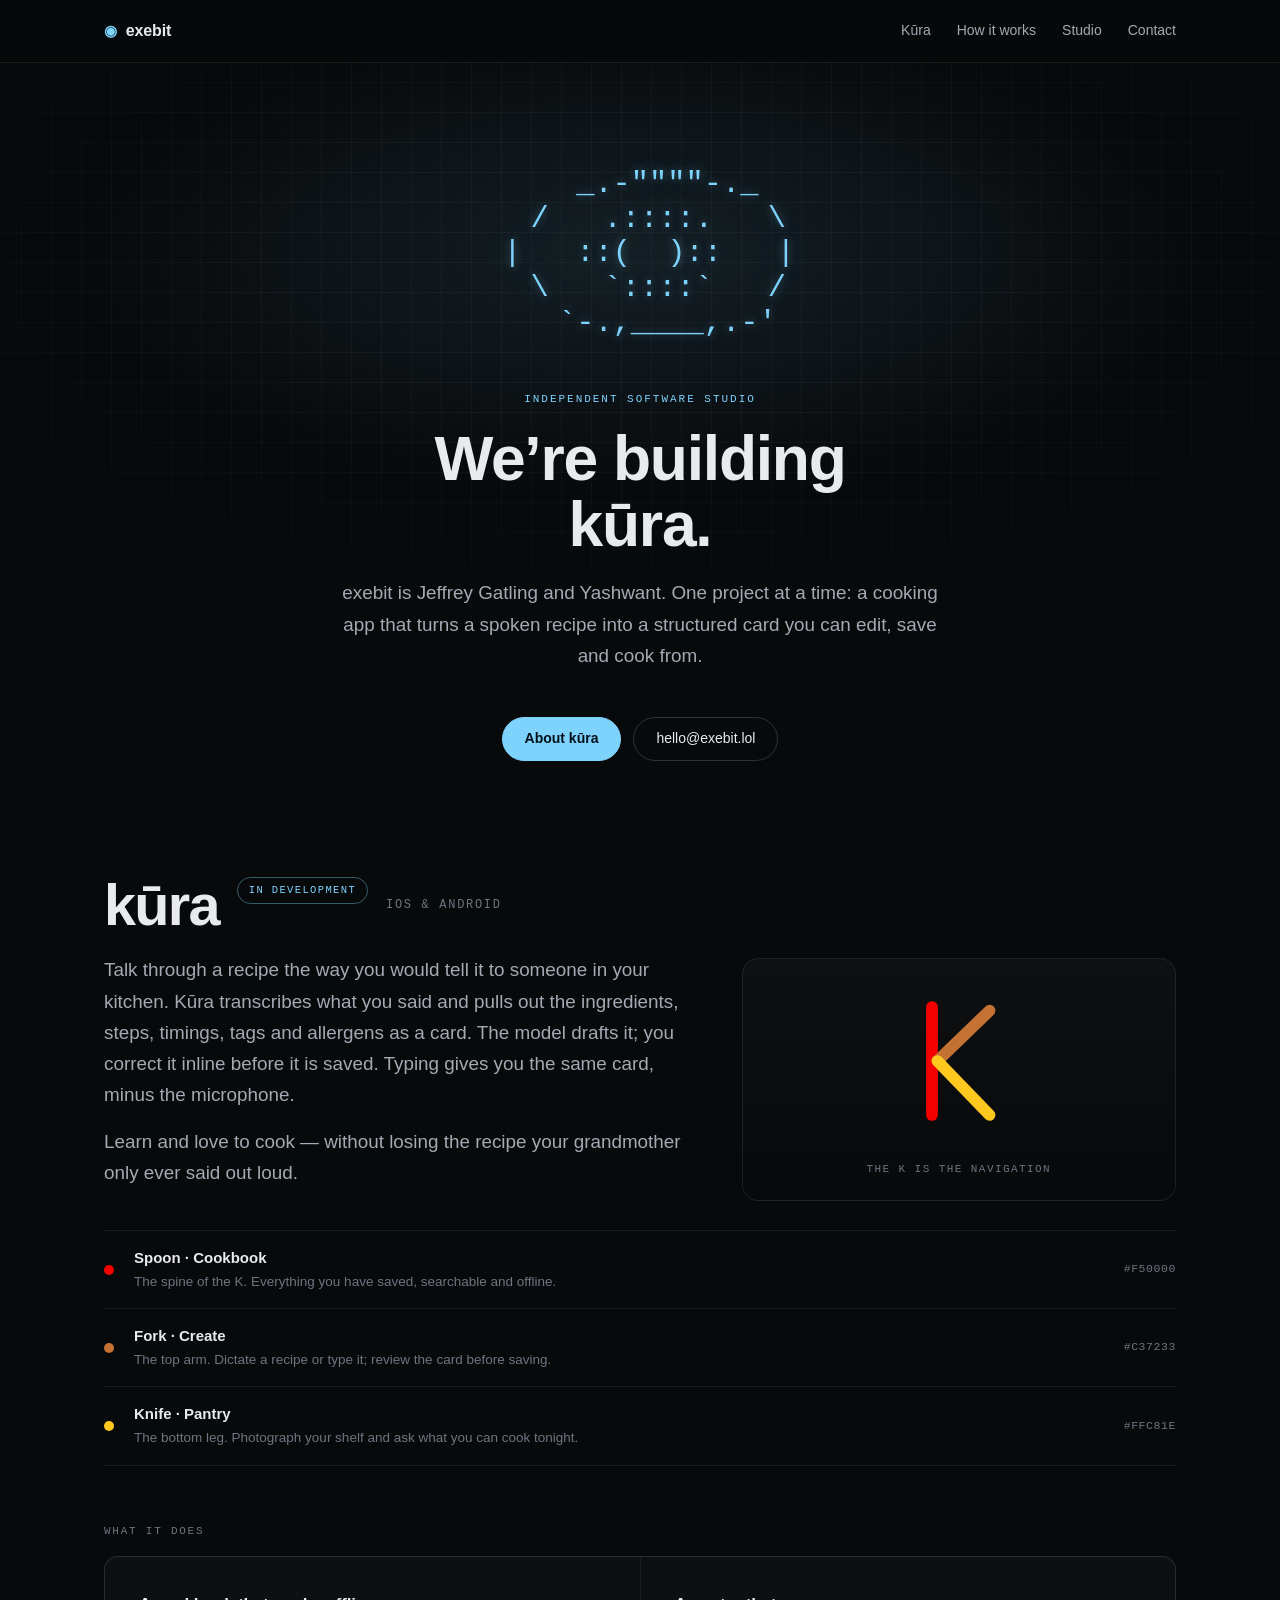
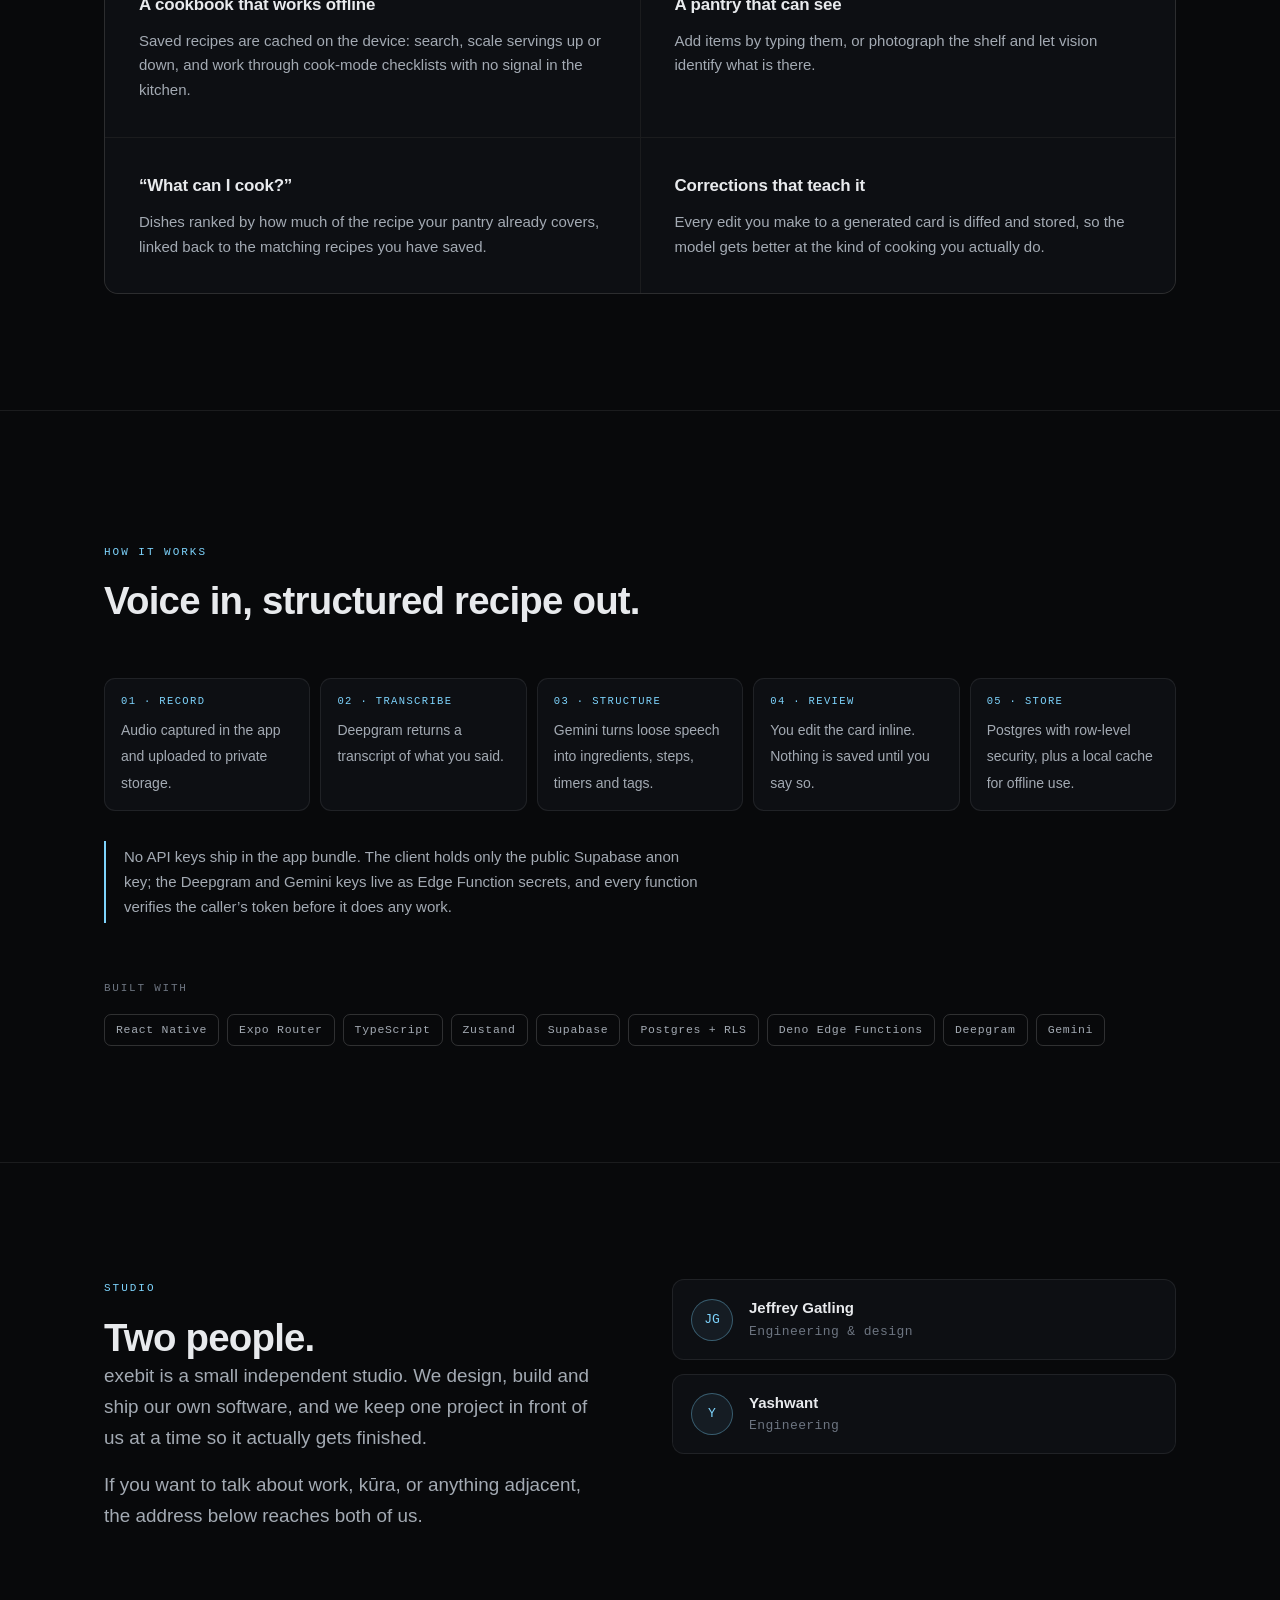
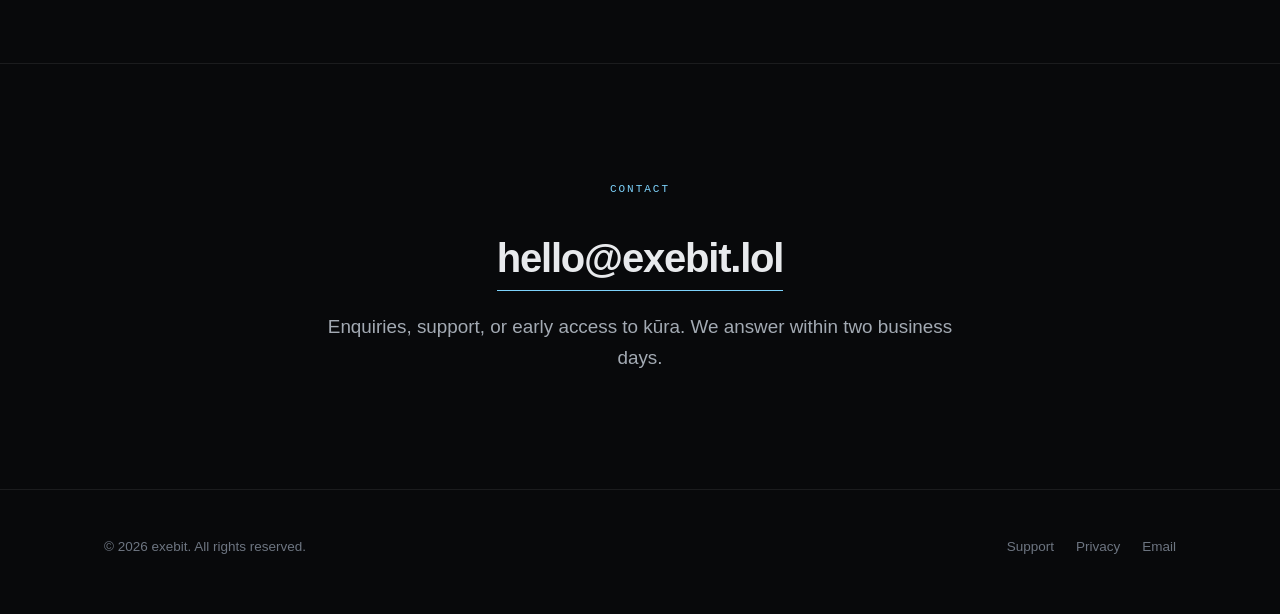
==== commit 4e7bb39e: "Revise index.html for kura app details and navigation Updated the description and details about the " ====
--- a/index.html
+++ b/index.html
@@ -4,9 +4,9 @@
 <meta charset="UTF-8">
 <meta name="viewport" content="width=device-width, initial-scale=1">
 <title>exebit &mdash; independent software studio</title>
-<meta name="description" content="exebit is an independent software studio building native applications for Apple platforms and the developer tools that support them.">
+<meta name="description" content="exebit is a two-person software studio building kura, a cooking app that turns a spoken recipe into a structured, editable card.">
 <meta property="og:title" content="exebit &mdash; independent software studio">
-<meta property="og:description" content="Native applications for Apple platforms, and the developer tools that support them.">
+<meta property="og:description" content="Building kura: speak a recipe, get a structured card you can edit, save and cook from.">
 <meta property="og:type" content="website">
 <meta property="og:url" content="https://exebit.lol/">
 <link rel="icon" href="data:image/svg+xml,<svg xmlns='http://www.w3.org/2000/svg' viewBox='0 0 32 32'><circle cx='16' cy='16' r='12' fill='none' stroke='%237dd3fc' stroke-width='2'/><circle cx='16' cy='16' r='4.5' fill='%237dd3fc'/></svg>">
@@ -18,9 +18,8 @@
   <div class="wrap nav-inner">
     <a class="brand" href="/"><span class="brand-mark">&#9673;</span><span class="brand-name">exebit</span></a>
     <nav class="nav-links">
-      <a href="#practice">Practice</a>
-      <a href="#work">Work</a>
-      <a href="#approach">Approach</a>
+      <a href="#kura">K&#363;ra</a>
+      <a href="#build">How it works</a>
       <a href="#studio">Studio</a>
       <a href="#contact">Contact</a>
     </nav>
@@ -33,139 +32,124 @@
   <div class="wrap hero-inner">
     <pre id="eye" class="eye" aria-hidden="true"></pre>
     <p class="eyebrow">Independent software studio</p>
-    <h1>Software that pays attention.</h1>
-    <p class="lede">exebit builds native applications for Apple platforms &mdash; and the developer tools that make those applications faster to build, measure, and reason about.</p>
+    <h1>We&rsquo;re building k&#363;ra.</h1>
+    <p class="lede">exebit is Jeffrey Gatling and Yashwant. One project at a time: a cooking app that turns a spoken recipe into a structured card you can edit, save and cook from.</p>
     <div class="cta">
-      <a class="btn btn-primary" href="#work">See the work</a>
+      <a class="btn btn-primary" href="#kura">About k&#363;ra</a>
       <a class="btn" href="mailto:hello@exebit.lol">hello@exebit.lol</a>
     </div>
   </div>
-  <div class="strip" aria-hidden="true">
-    <div class="wrap strip-inner">
-      <span>Swift</span>
-      <span>SwiftUI</span>
-      <span>Metal</span>
-      <span>Rust</span>
-      <span>Go</span>
-      <span>iOS &middot; iPadOS &middot; macOS</span>
-    </div>
-  </div>
-</section>
-<section class="band" id="practice">
+</section>
+<section class="band kura" id="kura">
   <div class="wrap">
-    <div class="section-head reveal">
-      <p class="eyebrow">Practice</p>
-      <h2>Four things we do well.</h2>
-      <p class="lede">We are deliberately narrow. Everything below shares the same underlying skill: getting close to the machine without losing sight of the person using it.</p>
-    </div>
-    <div class="grid grid-2 reveal">
-      <div class="cell">
-        <span class="num">01</span>
-        <h3>Apple platform applications</h3>
-        <p>Native iOS, iPadOS and macOS software written in Swift and SwiftUI. We care about launch time, scroll performance, and the small interaction details that separate an app that works from one people keep.</p>
-      </div>
-      <div class="cell">
-        <span class="num">02</span>
-        <h3>Developer tooling</h3>
-        <p>Command-line tools, instrumentation and libraries that shorten the distance between writing code and understanding what it actually did at runtime.</p>
-      </div>
-      <div class="cell">
-        <span class="num">03</span>
-        <h3>Systems &amp; performance</h3>
-        <p>Profiling, rendering and concurrency work &mdash; Metal, memory, threading &mdash; for the cases where the gap between acceptable and fast is architectural rather than incidental.</p>
-      </div>
-      <div class="cell">
-        <span class="num">04</span>
-        <h3>Interface research</h3>
-        <p>Prototypes exploring how dense information can be presented calmly: what to show, what to withhold, and when a screen should stay quiet.</p>
-      </div>
-    </div>
-  </div>
-</section>
-<section class="band" id="work">
+    <div class="kura-head">
+      <span class="kura-name">k&#363;ra</span>
+      <span class="chip live">In development</span>
+      <span class="kura-tag">iOS &amp; Android</span>
+    </div>
+    <div class="kura-top">
+      <div>
+        <p class="lede">Talk through a recipe the way you would tell it to someone in your kitchen. K&#363;ra transcribes what you said and pulls out the ingredients, steps, timings, tags and allergens as a card. The model drafts it; you correct it inline before it is saved. Typing gives you the same card, minus the microphone.</p>
+        <p class="lede">Learn and love to cook &mdash; without losing the recipe your grandmother only ever said out loud.</p>
+      </div>
+      <div class="mark-panel">
+        <svg viewBox="0 0 120 160" aria-label="The kura K, assembled from a spoon, fork and knife">
+          <line x1="30" y1="20" x2="30" y2="140" stroke="#F50000" stroke-width="13" stroke-linecap="round"/>
+          <line x1="36" y1="80" x2="94" y2="24" stroke="#C37233" stroke-width="13" stroke-linecap="round"/>
+          <line x1="36" y1="80" x2="94" y2="140" stroke="#FFC81E" stroke-width="13" stroke-linecap="round"/>
+        </svg>
+        <p class="mark-cap">The K is the navigation</p>
+      </div>
+    </div>
+
+    <div class="utensils">
+      <div class="utensil">
+        <span class="dot" style="background:#F50000"></span>
+        <div>
+          <div class="u-what">Spoon &middot; Cookbook</div>
+          <div class="u-sub">The spine of the K. Everything you have saved, searchable and offline.</div>
+        </div>
+        <span class="u-hex">#F50000</span>
+      </div>
+      <div class="utensil">
+        <span class="dot" style="background:#C37233"></span>
+        <div>
+          <div class="u-what">Fork &middot; Create</div>
+          <div class="u-sub">The top arm. Dictate a recipe or type it; review the card before saving.</div>
+        </div>
+        <span class="u-hex">#C37233</span>
+      </div>
+      <div class="utensil">
+        <span class="dot" style="background:#FFC81E"></span>
+        <div>
+          <div class="u-what">Knife &middot; Pantry</div>
+          <div class="u-sub">The bottom leg. Photograph your shelf and ask what you can cook tonight.</div>
+        </div>
+        <span class="u-hex">#FFC81E</span>
+      </div>
+    </div>
+    <p class="sub-h">What it does</p>
+    <div class="grid grid-2">
+      <div class="cell">
+        <h3>A cookbook that works offline</h3>
+        <p>Saved recipes are cached on the device: search, scale servings up or down, and work through cook-mode checklists with no signal in the kitchen.</p>
+      </div>
+      <div class="cell">
+        <h3>A pantry that can see</h3>
+        <p>Add items by typing them, or photograph the shelf and let vision identify what is there.</p>
+      </div>
+      <div class="cell">
+        <h3>&ldquo;What can I cook?&rdquo;</h3>
+        <p>Dishes ranked by how much of the recipe your pantry already covers, linked back to the matching recipes you have saved.</p>
+      </div>
+      <div class="cell">
+        <h3>Corrections that teach it</h3>
+        <p>Every edit you make to a generated card is diffed and stored, so the model gets better at the kind of cooking you actually do.</p>
+      </div>
+    </div>
+  </div>
+</section>
+
+<section class="band kura" id="build">
   <div class="wrap">
-    <div class="section-head reveal">
-      <p class="eyebrow">Work</p>
-      <h2>What we are building.</h2>
-      <p class="lede">We keep a short list on purpose. Each project below is developed and maintained in house; status is stated plainly rather than dressed up.</p>
-    </div>
-
-    <div class="work-list reveal">
-      <article class="work-item">
-        <div class="work-name">
-          <h3>Foveal</h3>
-          <span class="chip live">In development</span>
-        </div>
-        <div class="work-body">
-          <p>A precision capture tool for macOS. Select a region, annotate it, and hand off a legible artifact instead of a cropped screenshot and a paragraph of explanation. Built for design review, bug reports, and documentation that has to survive being read by someone else a month later.</p>
-          <p class="work-meta">macOS 14+ &middot; Swift, SwiftUI, Metal</p>
-        </div>
-      </article>
-
-      <article class="work-item">
-        <div class="work-name">
-          <h3>Saccade</h3>
-          <span class="chip">Open source</span>
-        </div>
-        <div class="work-body">
-          <p>A lightweight instrumentation layer for Swift applications. Structured traces, timing and lifecycle events, plus a local inspector that runs alongside the app so you can watch behaviour as it happens rather than reconstructing it from logs afterwards.</p>
-          <p class="work-meta">Swift package &middot; iOS, macOS</p>
-        </div>
-      </article>
-
-      <article class="work-item">
-        <div class="work-name">
-          <h3>Penumbra</h3>
-          <span class="chip">Early research</span>
-        </div>
-        <div class="work-body">
-          <p>An experiment in ambient interfaces: information that surfaces when it is relevant and gets out of the way when it is not. Currently a prototype we use ourselves while we work out whether the idea holds up outside of a demo.</p>
-          <p class="work-meta">iOS &middot; prototype</p>
-        </div>
-      </article>
-    </div>
-  </div>
-</section>
-<section class="band" id="approach">
-  <div class="wrap">
-    <div class="section-head reveal">
-      <p class="eyebrow">Approach</p>
-      <h2>How we work.</h2>
-    </div>
-    <div class="reveal">
-      <div class="principle">
-        <div class="p-num">01</div>
-        <div>
-          <h3>Ship less, and finish it.</h3>
-          <p>We would rather release one considered feature than five provisional ones. Scope is the largest single lever on quality, and it is the one most teams refuse to pull.</p>
-        </div>
-      </div>
-      <div class="principle">
-        <div class="p-num">02</div>
-        <div>
-          <h3>The people who design it, build it.</h3>
-          <p>There is no handoff here, so nothing is lost in one. Decisions about how something should feel are made by the same people who know what it will cost to implement.</p>
-        </div>
-      </div>
-      <div class="principle">
-        <div class="p-num">03</div>
-        <div>
-          <h3>Respect the machine and the person.</h3>
-          <p>Fast software is a courtesy. So is software that does not demand attention it has not earned &mdash; no manufactured urgency, no notifications written to serve us rather than the person receiving them.</p>
-        </div>
-      </div>
+    <div class="section-head">
+      <p class="eyebrow">How it works</p>
+      <h2>Voice in, structured recipe out.</h2>
+    </div>
+
+    <div class="pipeline">
+      <div class="step"><span class="s-k">01 &middot; Record</span><span class="s-v">Audio captured in the app and uploaded to private storage.</span></div>
+      <div class="step"><span class="s-k">02 &middot; Transcribe</span><span class="s-v">Deepgram returns a transcript of what you said.</span></div>
+      <div class="step"><span class="s-k">03 &middot; Structure</span><span class="s-v">Gemini turns loose speech into ingredients, steps, timers and tags.</span></div>
+      <div class="step"><span class="s-k">04 &middot; Review</span><span class="s-v">You edit the card inline. Nothing is saved until you say so.</span></div>
+      <div class="step"><span class="s-k">05 &middot; Store</span><span class="s-v">Postgres with row-level security, plus a local cache for offline use.</span></div>
+    </div>
+
+    <p class="note">No API keys ship in the app bundle. The client holds only the public Supabase anon key; the Deepgram and Gemini keys live as Edge Function secrets, and every function verifies the caller&rsquo;s token before it does any work.</p>
+
+    <p class="sub-h">Built with</p>
+    <div class="stack">
+      <span class="tech">React Native</span>
+      <span class="tech">Expo Router</span>
+      <span class="tech">TypeScript</span>
+      <span class="tech">Zustand</span>
+      <span class="tech">Supabase</span>
+      <span class="tech">Postgres + RLS</span>
+      <span class="tech">Deno Edge Functions</span>
+      <span class="tech">Deepgram</span>
+      <span class="tech">Gemini</span>
     </div>
   </div>
 </section>
 <section class="band" id="studio">
   <div class="wrap split">
-    <div class="reveal">
+    <div>
       <p class="eyebrow">Studio</p>
-      <h2>Two people, on purpose.</h2>
-      <p class="lede">exebit is an independent software studio founded by Jeffrey Gatling and Yashwant. We design, build and maintain our own products, and occasionally take on outside work where it overlaps with what we are already good at.</p>
-      <p class="lede">Staying small keeps the feedback loop short and the software honest. There is no layer between the decision and the consequence, which is uncomfortable in exactly the way that produces better work.</p>
-    </div>
-    <div class="team reveal">
+      <h2>Two people.</h2>
+      <p class="lede">exebit is a small independent studio. We design, build and ship our own software, and we keep one project in front of us at a time so it actually gets finished.</p>
+      <p class="lede">If you want to talk about work, k&#363;ra, or anything adjacent, the address below reaches both of us.</p>
+    </div>
+    <div class="team">
       <div class="person">
         <div class="avatar">JG</div>
         <div>
@@ -180,22 +164,15 @@
           <div class="role">Engineering</div>
         </div>
       </div>
-      <div class="person">
-        <div class="avatar">&#9673;</div>
-        <div>
-          <div class="who">Working with us</div>
-          <div class="role">hello@exebit.lol</div>
-        </div>
-      </div>
     </div>
   </div>
 </section>
 
 <section class="band contact" id="contact">
-  <div class="wrap reveal">
+  <div class="wrap">
     <p class="eyebrow">Contact</p>
     <a class="mail" href="mailto:hello@exebit.lol">hello@exebit.lol</a>
-    <p class="lede" style="margin: 0 auto;">For project enquiries, support, or anything else. We read everything and answer within two business days.</p>
+    <p class="lede" style="margin: 0 auto;">Enquiries, support, or early access to k&#363;ra. We answer within two business days.</p>
   </div>
 </section>
 
@@ -208,7 +185,6 @@
       <a href="/support.html">Support</a>
       <a href="/privacy.html">Privacy</a>
       <a href="mailto:hello@exebit.lol">Email</a>
-      <a href="https://github.com/Shawdotion/exebit.github.io">GitHub</a>
     </nav>
   </div>
 </footer>
@@ -277,21 +253,6 @@
       }, 2000 + Math.random() * 2600);
     })();
   }
-
-  var items = document.querySelectorAll(".reveal");
-  if (reduced || !("IntersectionObserver" in window)) {
-    for (var i = 0; i < items.length; i++) items[i].classList.add("in");
-  } else {
-    var io = new IntersectionObserver(function (entries) {
-      entries.forEach(function (entry) {
-        if (entry.isIntersecting) {
-          entry.target.classList.add("in");
-          io.unobserve(entry.target);
-        }
-      });
-    }, { rootMargin: "0px 0px -8% 0px", threshold: 0.08 });
-    for (var j = 0; j < items.length; j++) io.observe(items[j]);
-  }
 </script>
 
 </body>
--- a/style.css
+++ b/style.css
@@ -279,3 +279,65 @@
   .btn:hover { transform: none; }
 }
 
+/* ---------- kura ---------- */
+.kura { --spoon: #F50000; --fork: #C37233; --knife: #FFC81E; }
+.kura-head { display: flex; flex-wrap: wrap; align-items: center; gap: 10px 18px; margin-bottom: 20px; }
+.kura-name { font-size: clamp(2.2rem, 7vw, 3.6rem); font-weight: 600; letter-spacing: -0.03em; line-height: 1; }
+.kura-tag { font-family: var(--mono); font-size: 12px; letter-spacing: 0.14em; text-transform: uppercase; color: var(--fg-3); }
+
+.kura-top { display: grid; grid-template-columns: 1.35fr 1fr; gap: clamp(28px, 4vw, 56px); align-items: center; }
+
+.mark-panel {
+  border: 1px solid var(--line);
+  border-radius: 16px;
+  background: linear-gradient(180deg, rgba(255,255,255,0.03), rgba(255,255,255,0.005));
+  padding: 30px 26px 22px;
+  text-align: center;
+}
+.mark-panel svg { width: 108px; height: 144px; }
+.mark-cap { font-family: var(--mono); font-size: 11px; letter-spacing: 0.13em; text-transform: uppercase; color: var(--fg-3); margin: 18px 0 0; }
+
+.utensils { display: flex; flex-direction: column; margin-top: 26px; border-top: 1px solid var(--line); }
+.utensil { display: grid; grid-template-columns: 14px 1fr auto; align-items: center; gap: 16px; padding: 15px 0; border-bottom: 1px solid var(--line); }
+.dot { width: 10px; height: 10px; border-radius: 50%; }
+.utensil .u-what { font-weight: 600; font-size: 15px; }
+.utensil .u-sub { color: var(--fg-3); font-size: 13.5px; }
+.utensil .u-hex { font-family: var(--mono); font-size: 11.5px; color: var(--fg-3); letter-spacing: 0.05em; }
+
+.pipeline { display: flex; flex-wrap: wrap; align-items: stretch; gap: 10px; margin: 8px 0 0; }
+.step {
+  flex: 1 1 150px;
+  border: 1px solid var(--line);
+  border-radius: 11px;
+  background: var(--bg-1);
+  padding: 14px 16px;
+}
+.step .s-k { font-family: var(--mono); font-size: 10.5px; letter-spacing: 0.13em; text-transform: uppercase; color: var(--accent); display: block; margin-bottom: 7px; }
+.step .s-v { font-size: 14px; color: var(--fg-2); }
+
+.note {
+  border-left: 2px solid var(--accent);
+  padding: 4px 0 4px 18px;
+  margin: 30px 0 0;
+  color: var(--fg-2);
+  font-size: 15px;
+  max-width: 72ch;
+}
+
+.stack { display: flex; flex-wrap: wrap; gap: 8px; margin-top: 14px; }
+.tech {
+  font-family: var(--mono);
+  font-size: 11.5px;
+  letter-spacing: 0.06em;
+  color: var(--fg-2);
+  border: 1px solid var(--line-2);
+  border-radius: 7px;
+  padding: 6px 11px;
+}
+
+.sub-h { font-family: var(--mono); font-size: 11px; letter-spacing: 0.16em; text-transform: uppercase; color: var(--fg-3); margin: clamp(38px, 5vw, 56px) 0 16px; }
+
+@media (max-width: 880px) {
+  .kura-top { grid-template-columns: 1fr; }
+  .mark-panel { order: -1; }
+}
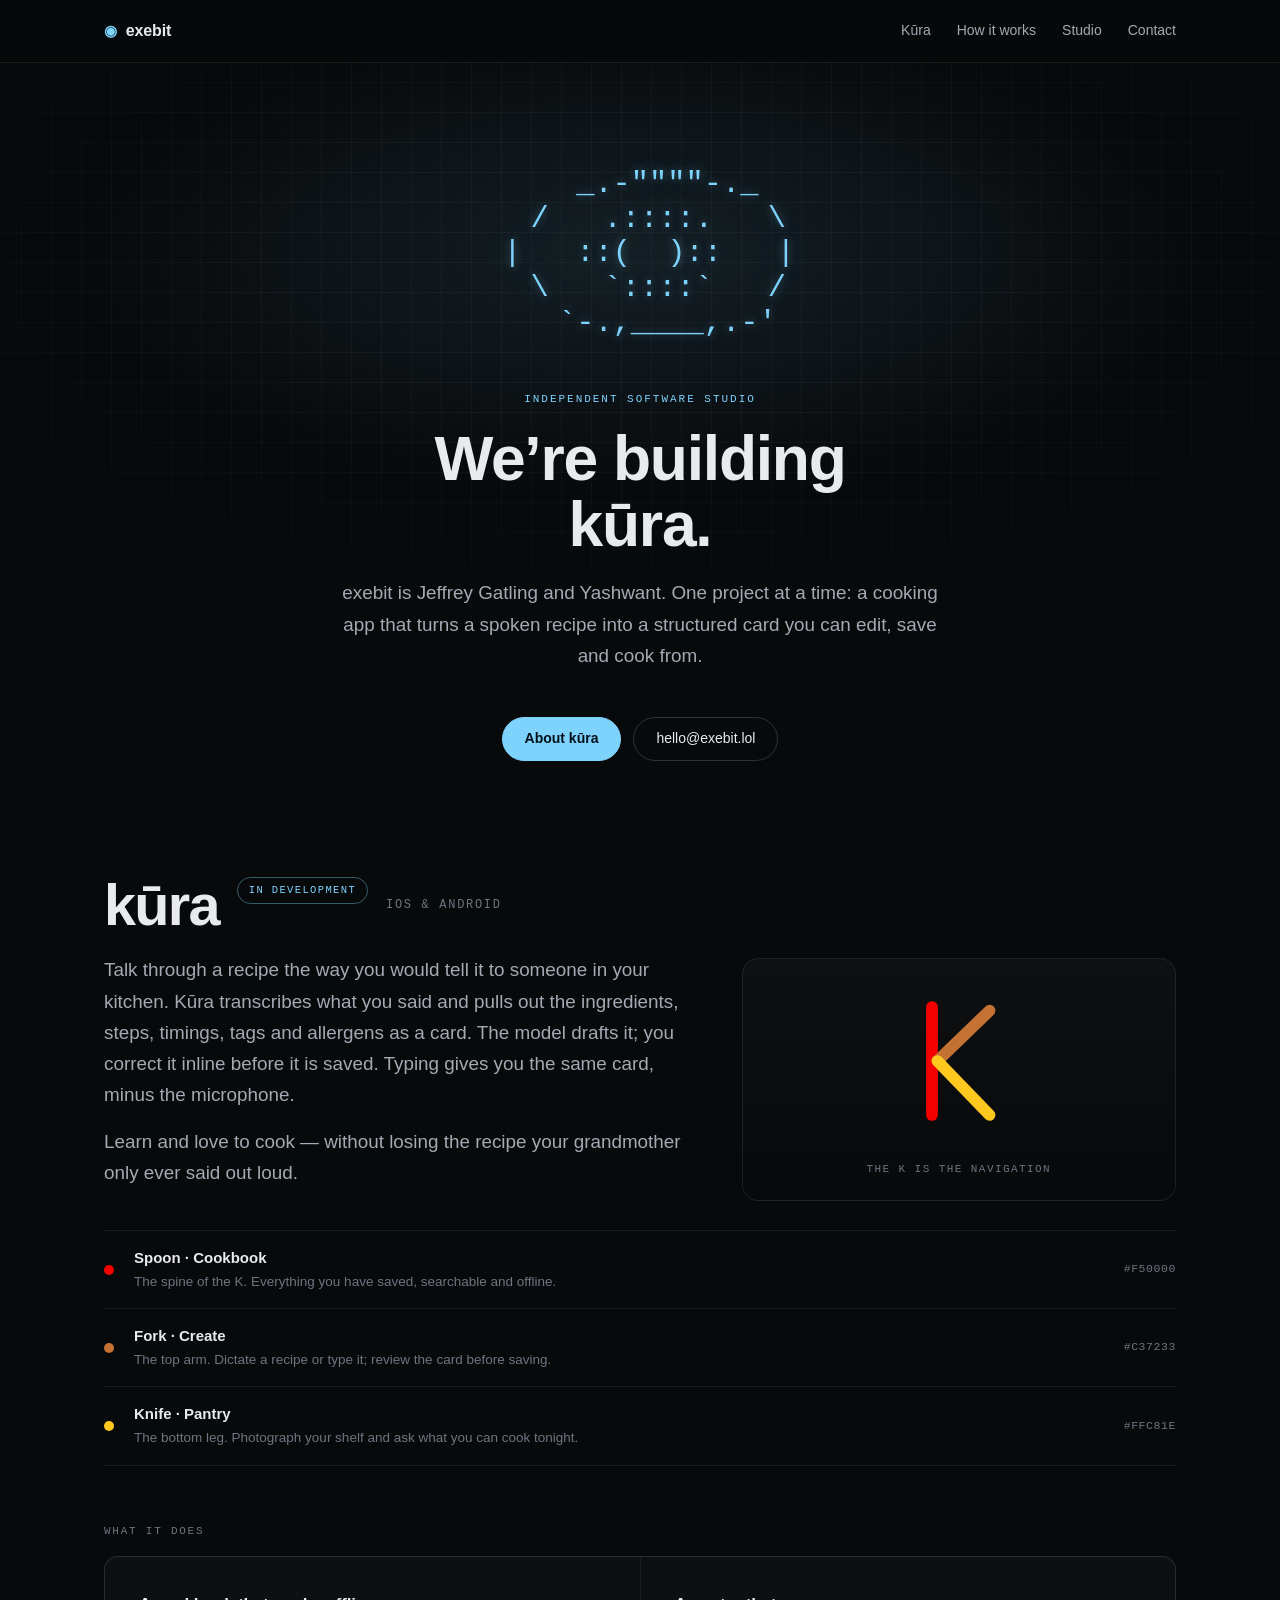
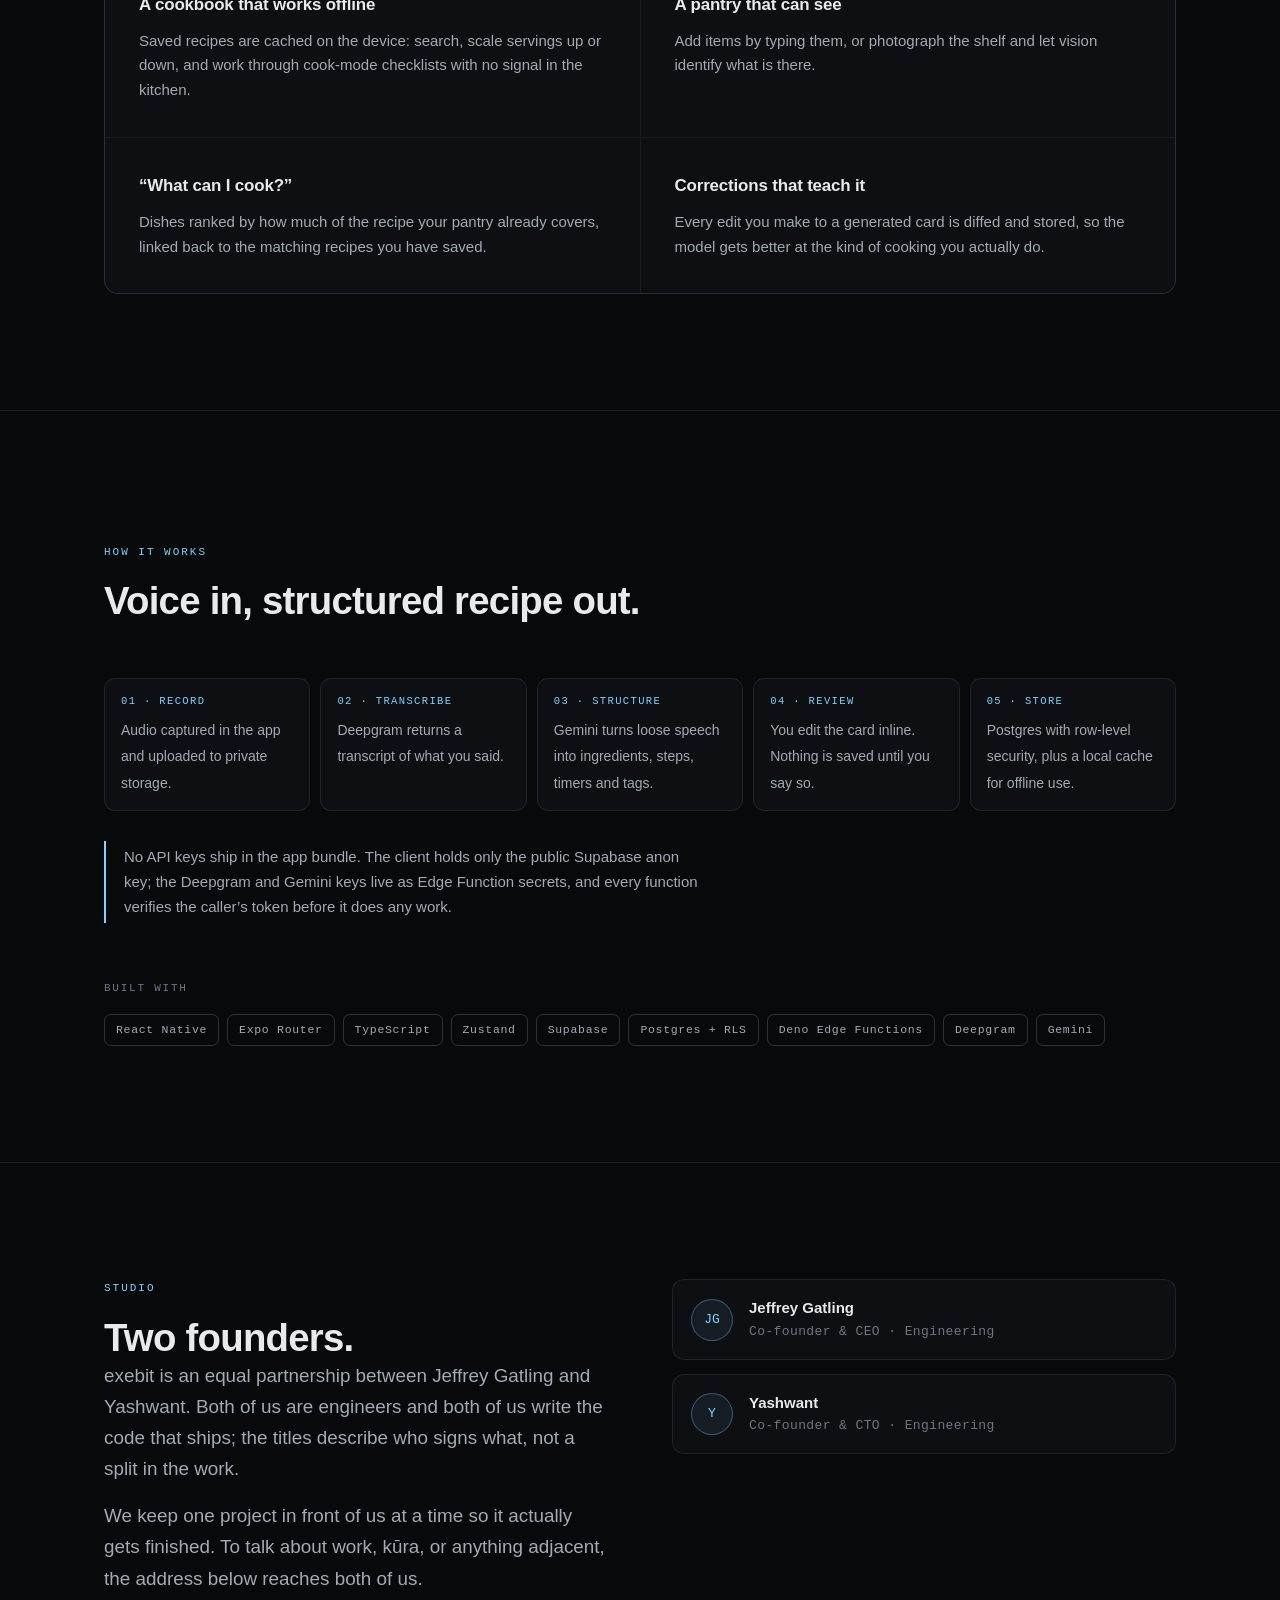
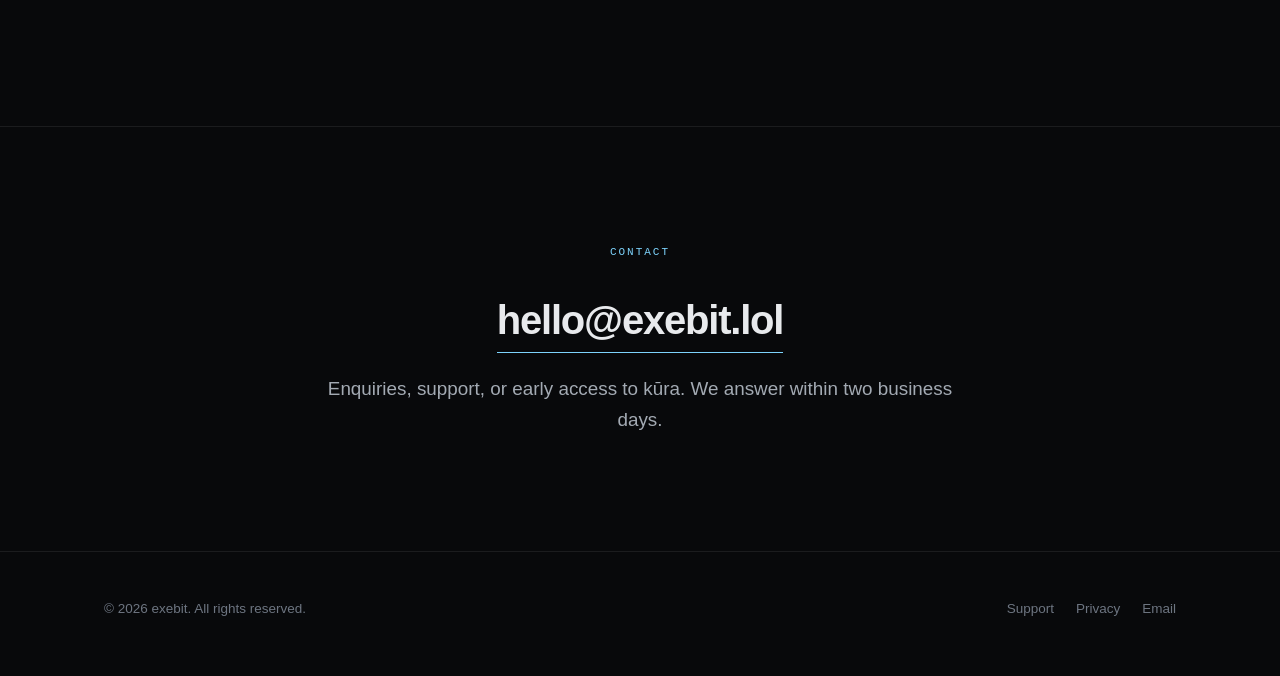
==== commit 0eed8f3c: "Update team description and roles in index.html" ====
--- a/index.html
+++ b/index.html
@@ -145,23 +145,23 @@
   <div class="wrap split">
     <div>
       <p class="eyebrow">Studio</p>
-      <h2>Two people.</h2>
-      <p class="lede">exebit is a small independent studio. We design, build and ship our own software, and we keep one project in front of us at a time so it actually gets finished.</p>
-      <p class="lede">If you want to talk about work, k&#363;ra, or anything adjacent, the address below reaches both of us.</p>
+      <h2>Two founders.</h2>
+      <p class="lede">exebit is an equal partnership between Jeffrey Gatling and Yashwant. Both of us are engineers and both of us write the code that ships; the titles describe who signs what, not a split in the work.</p>
+      <p class="lede">We keep one project in front of us at a time so it actually gets finished. To talk about work, k&#363;ra, or anything adjacent, the address below reaches both of us.</p>
     </div>
     <div class="team">
       <div class="person">
         <div class="avatar">JG</div>
         <div>
           <div class="who">Jeffrey Gatling</div>
-          <div class="role">Engineering &amp; design</div>
+          <div class="role">Co-founder &amp; CEO &middot; Engineering</div>
         </div>
       </div>
       <div class="person">
         <div class="avatar">Y</div>
         <div>
           <div class="who">Yashwant</div>
-          <div class="role">Engineering</div>
+          <div class="role">Co-founder &amp; CTO &middot; Engineering</div>
         </div>
       </div>
     </div>
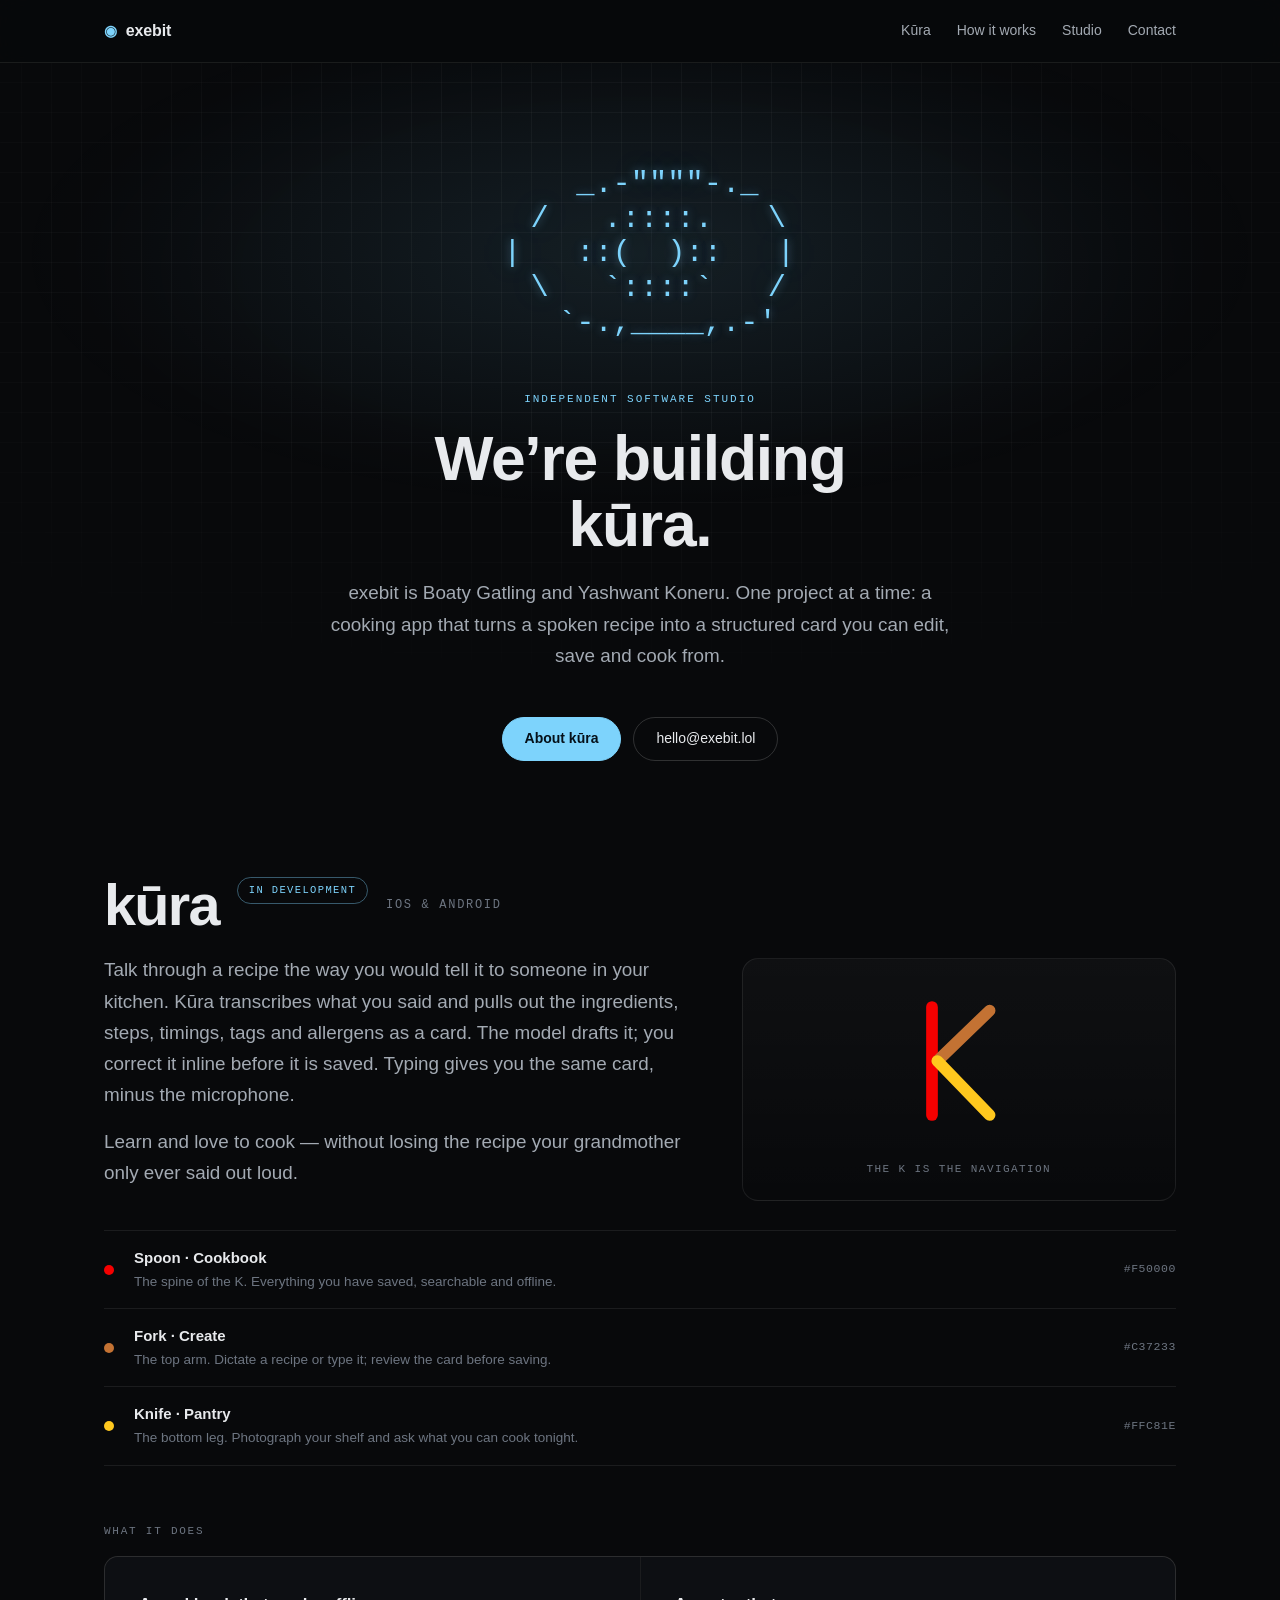
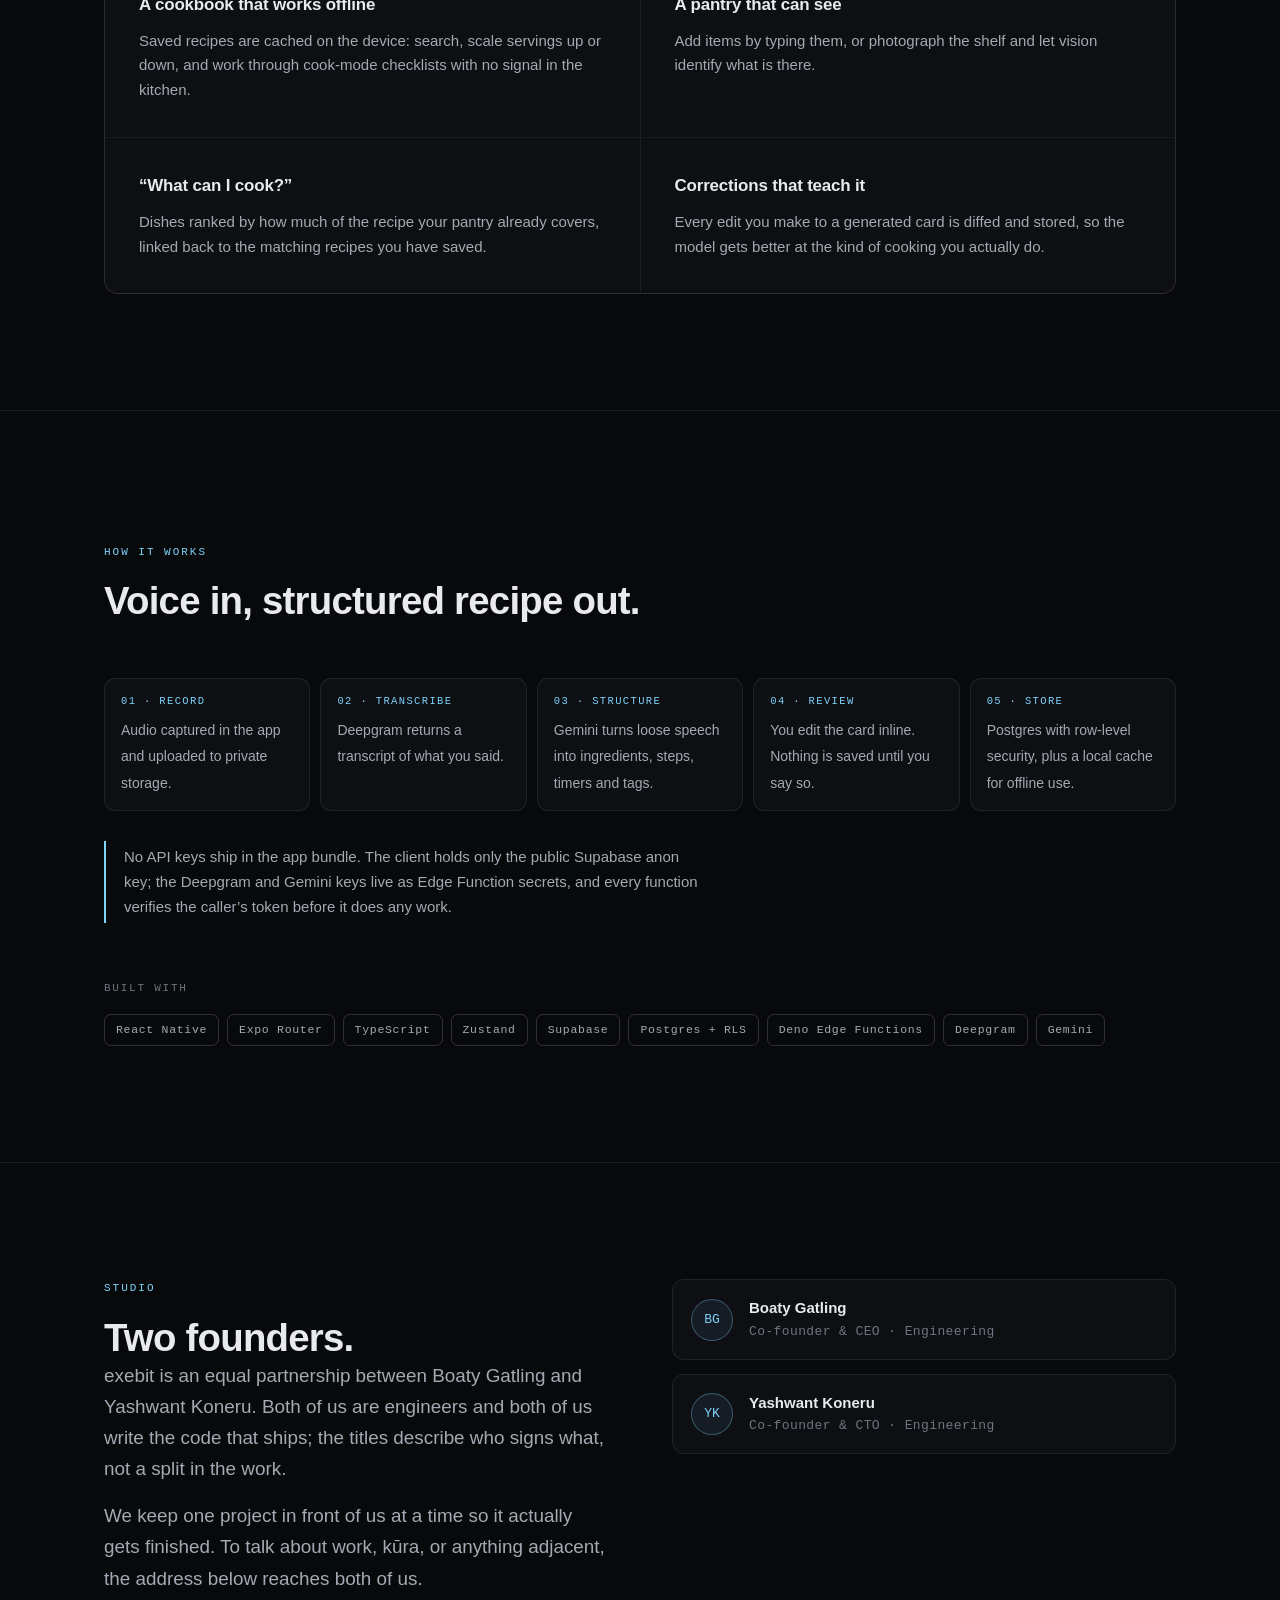
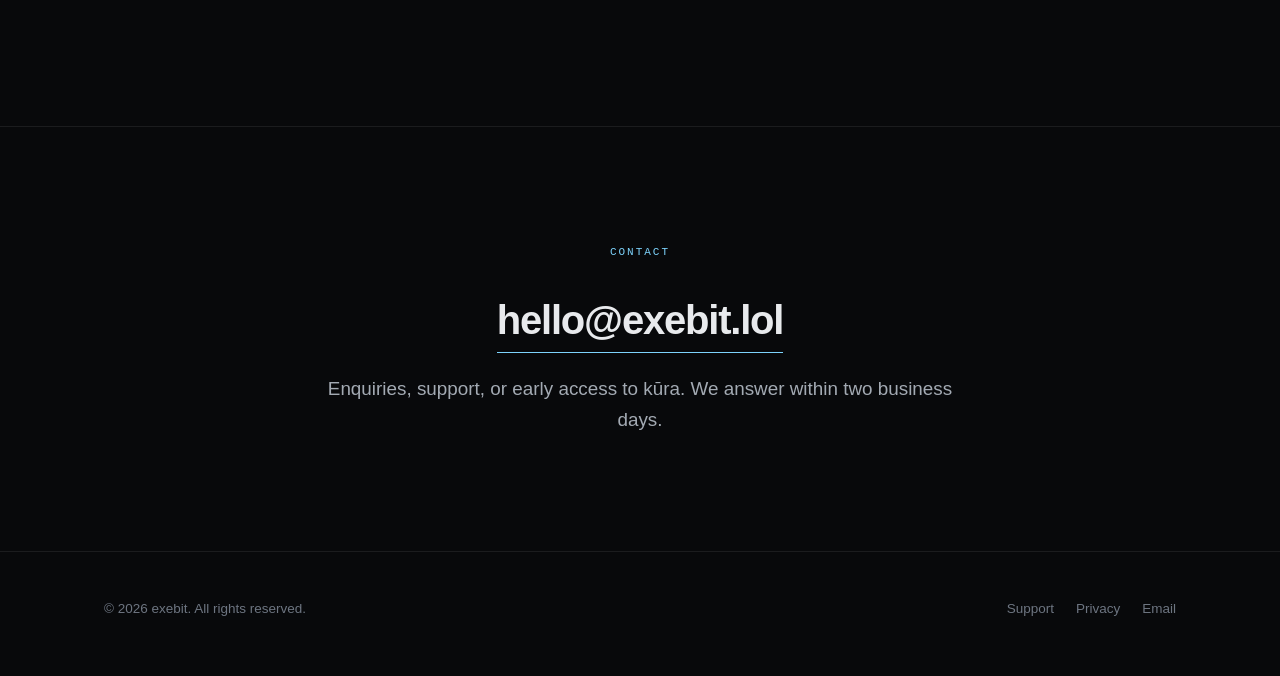
==== commit 60d8c3fa: "Update founder names in index.html" ====
--- a/index.html
+++ b/index.html
@@ -33,13 +33,14 @@
     <pre id="eye" class="eye" aria-hidden="true"></pre>
     <p class="eyebrow">Independent software studio</p>
     <h1>We&rsquo;re building k&#363;ra.</h1>
-    <p class="lede">exebit is Jeffrey Gatling and Yashwant. One project at a time: a cooking app that turns a spoken recipe into a structured card you can edit, save and cook from.</p>
+    <p class="lede">exebit is Boaty Gatling and Yashwant Koneru. One project at a time: a cooking app that turns a spoken recipe into a structured card you can edit, save and cook from.</p>
     <div class="cta">
       <a class="btn btn-primary" href="#kura">About k&#363;ra</a>
       <a class="btn" href="mailto:hello@exebit.lol">hello@exebit.lol</a>
     </div>
   </div>
 </section>
+
 <section class="band kura" id="kura">
   <div class="wrap">
     <div class="kura-head">
@@ -88,6 +89,7 @@
         <span class="u-hex">#FFC81E</span>
       </div>
     </div>
+
     <p class="sub-h">What it does</p>
     <div class="grid grid-2">
       <div class="cell">
@@ -141,26 +143,27 @@
     </div>
   </div>
 </section>
+
 <section class="band" id="studio">
   <div class="wrap split">
     <div>
       <p class="eyebrow">Studio</p>
       <h2>Two founders.</h2>
-      <p class="lede">exebit is an equal partnership between Jeffrey Gatling and Yashwant. Both of us are engineers and both of us write the code that ships; the titles describe who signs what, not a split in the work.</p>
+      <p class="lede">exebit is an equal partnership between Boaty Gatling and Yashwant Koneru. Both of us are engineers and both of us write the code that ships; the titles describe who signs what, not a split in the work.</p>
       <p class="lede">We keep one project in front of us at a time so it actually gets finished. To talk about work, k&#363;ra, or anything adjacent, the address below reaches both of us.</p>
     </div>
     <div class="team">
       <div class="person">
-        <div class="avatar">JG</div>
-        <div>
-          <div class="who">Jeffrey Gatling</div>
+        <div class="avatar">BG</div>
+        <div>
+          <div class="who">Boaty Gatling</div>
           <div class="role">Co-founder &amp; CEO &middot; Engineering</div>
         </div>
       </div>
       <div class="person">
-        <div class="avatar">Y</div>
-        <div>
-          <div class="who">Yashwant</div>
+        <div class="avatar">YK</div>
+        <div>
+          <div class="who">Yashwant Koneru</div>
           <div class="role">Co-founder &amp; CTO &middot; Engineering</div>
         </div>
       </div>
@@ -188,6 +191,7 @@
     </nav>
   </div>
 </footer>
+
 <script>
   var OPEN = [
     "   _.-\"\"\"\"-._",
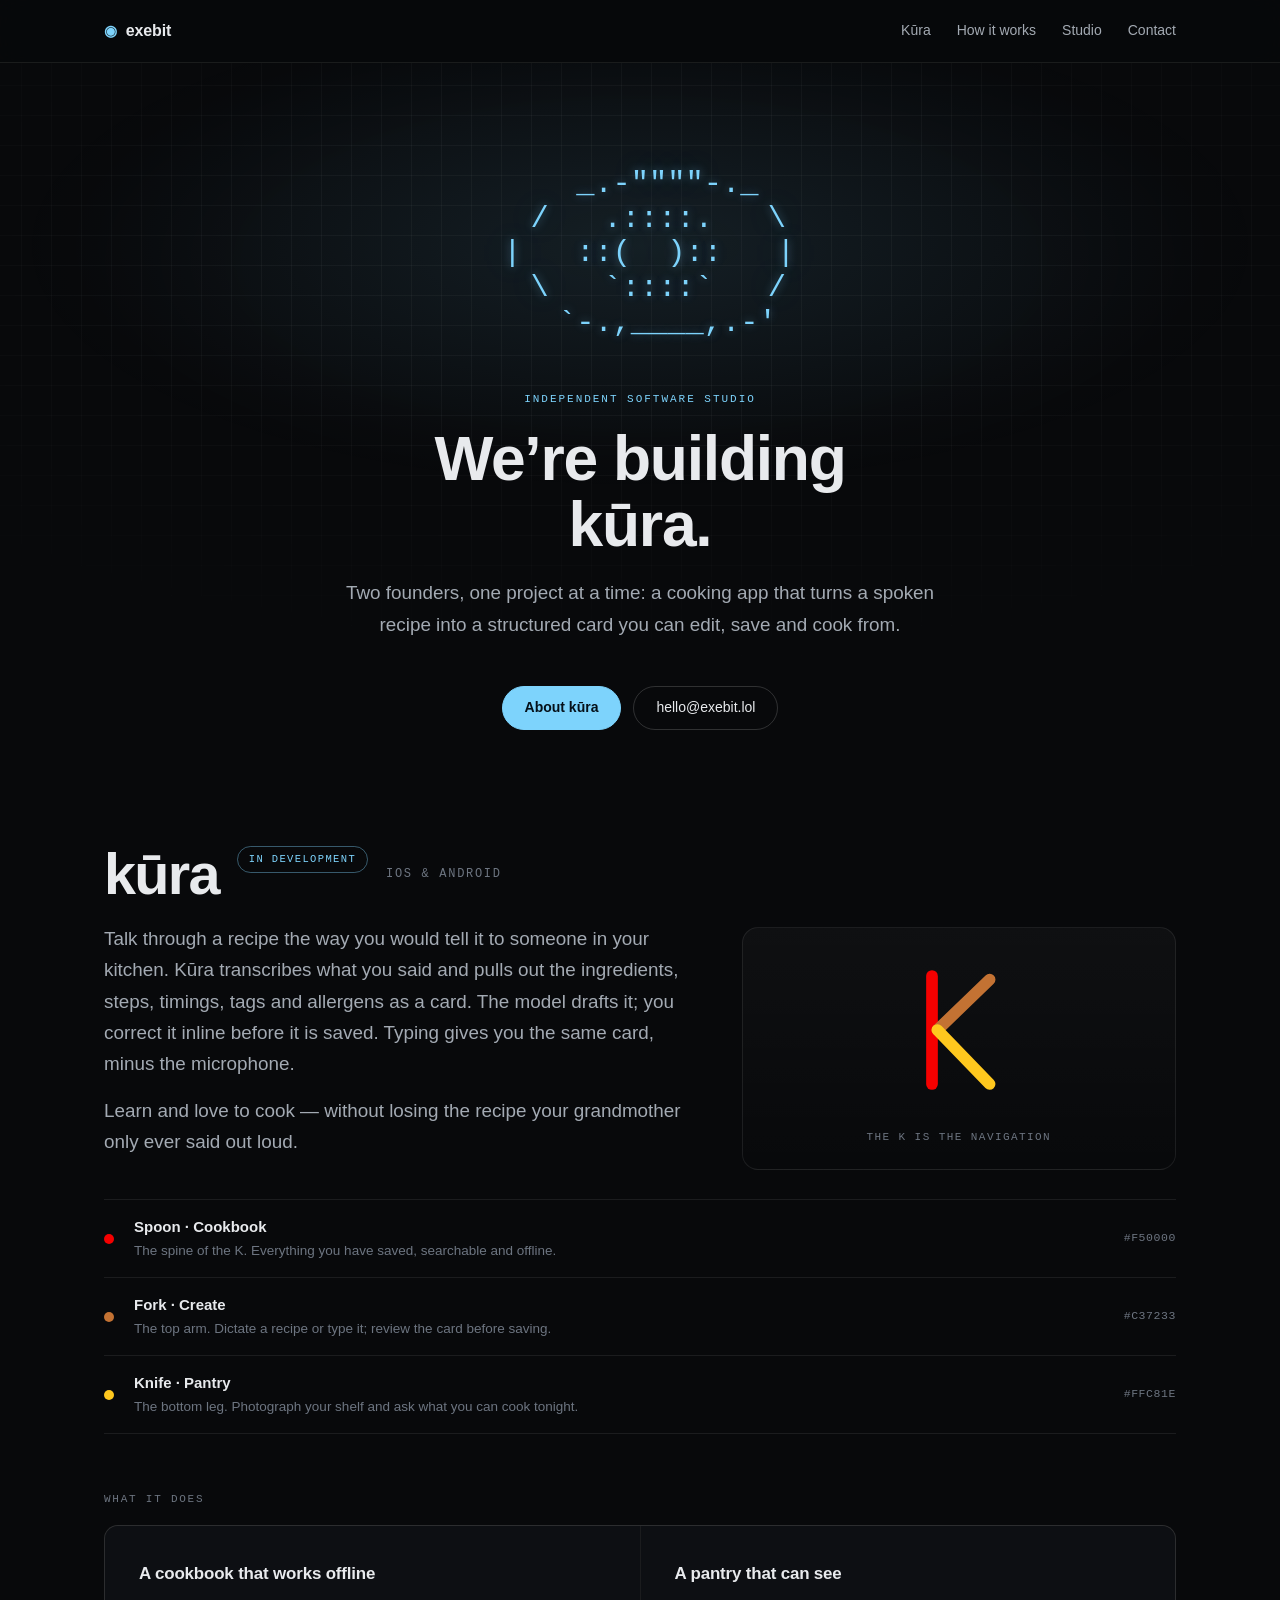
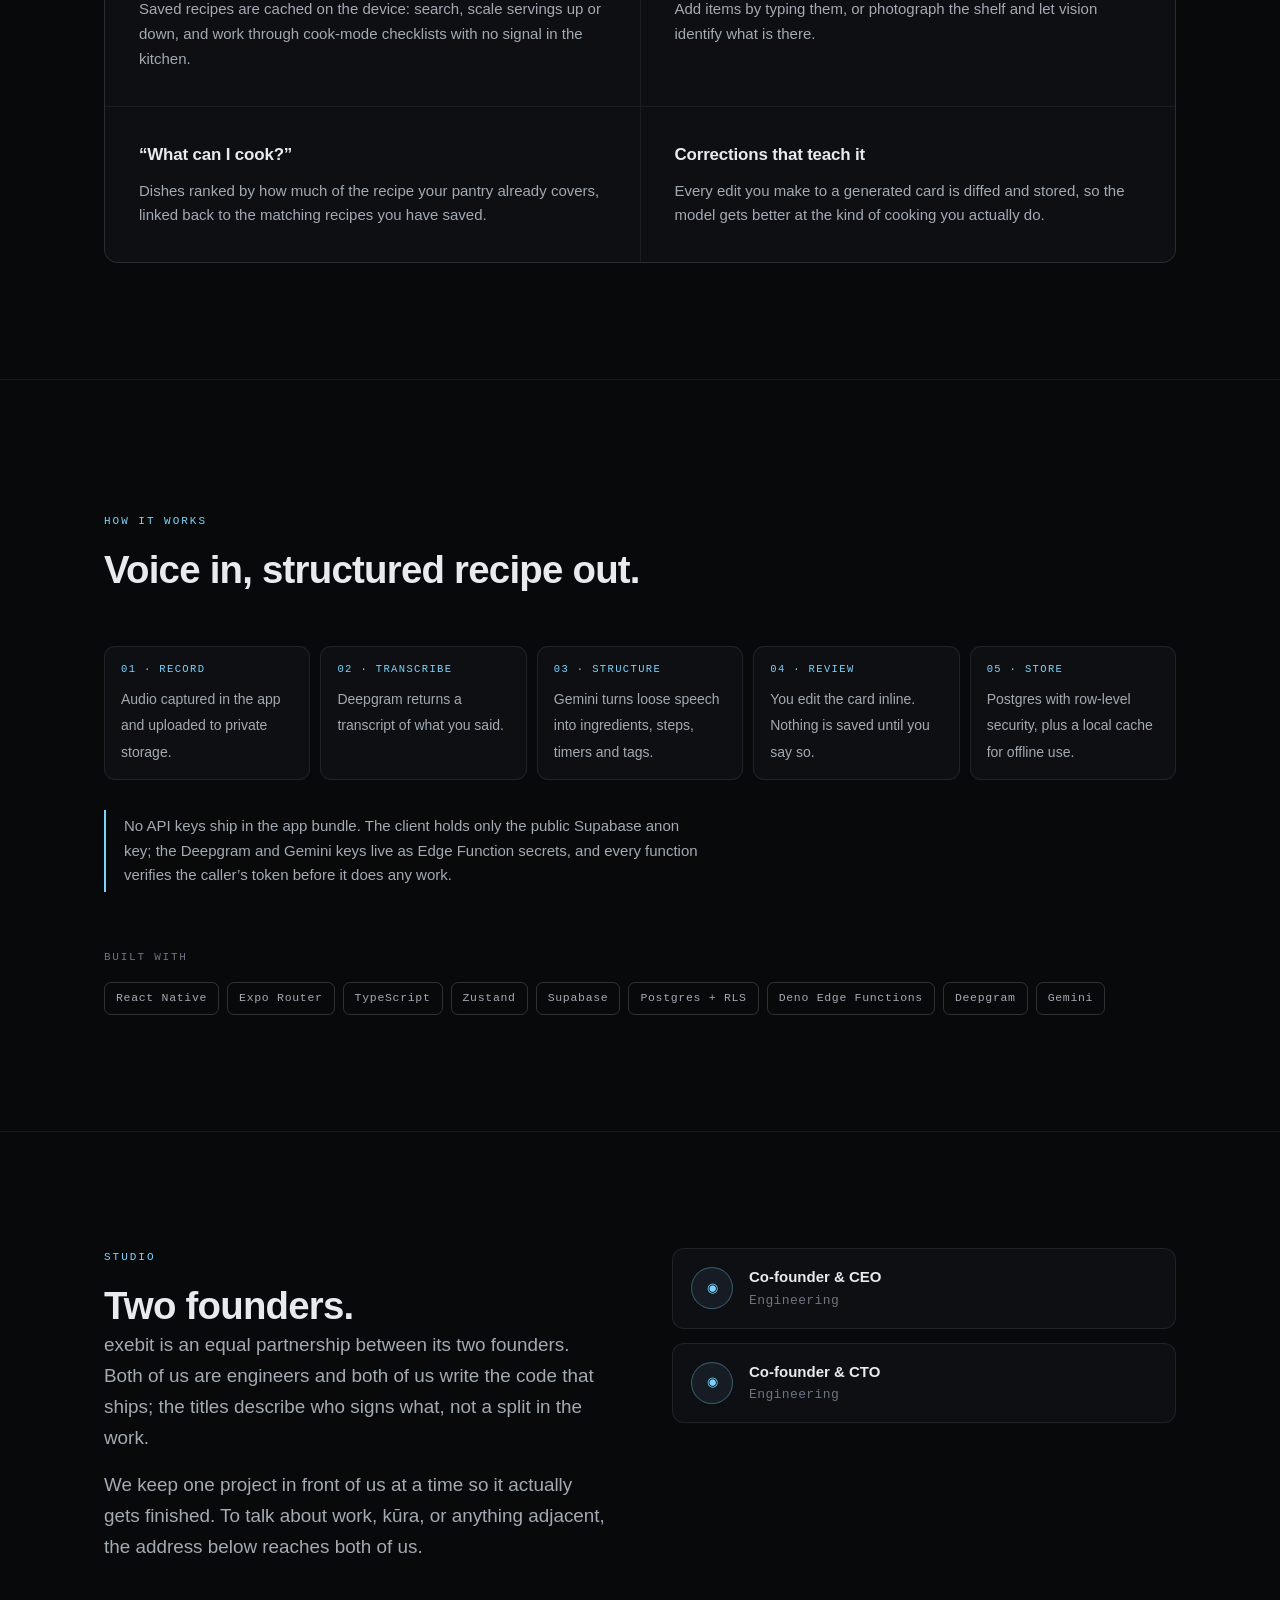
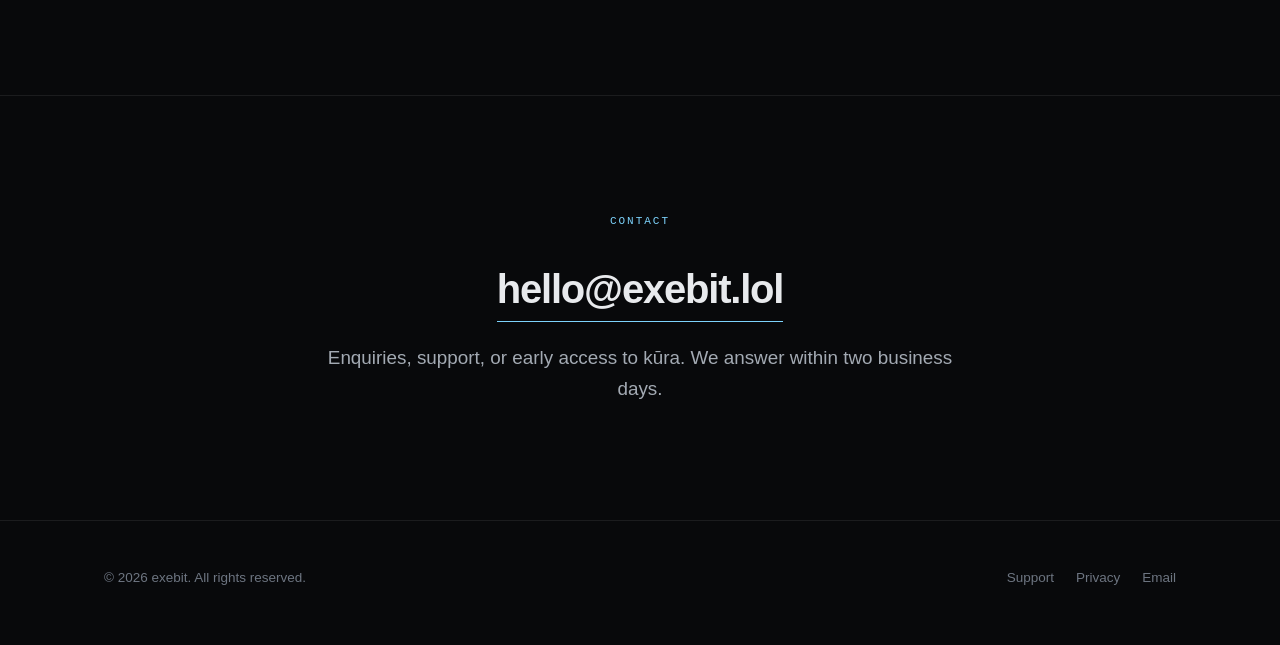
==== commit 48a0630f: "Update founder descriptions and avatars in index.html" ====
--- a/index.html
+++ b/index.html
@@ -33,7 +33,7 @@
     <pre id="eye" class="eye" aria-hidden="true"></pre>
     <p class="eyebrow">Independent software studio</p>
     <h1>We&rsquo;re building k&#363;ra.</h1>
-    <p class="lede">exebit is Boaty Gatling and Yashwant Koneru. One project at a time: a cooking app that turns a spoken recipe into a structured card you can edit, save and cook from.</p>
+    <p class="lede">Two founders, one project at a time: a cooking app that turns a spoken recipe into a structured card you can edit, save and cook from.</p>
     <div class="cta">
       <a class="btn btn-primary" href="#kura">About k&#363;ra</a>
       <a class="btn" href="mailto:hello@exebit.lol">hello@exebit.lol</a>
@@ -149,22 +149,22 @@
     <div>
       <p class="eyebrow">Studio</p>
       <h2>Two founders.</h2>
-      <p class="lede">exebit is an equal partnership between Boaty Gatling and Yashwant Koneru. Both of us are engineers and both of us write the code that ships; the titles describe who signs what, not a split in the work.</p>
+      <p class="lede">exebit is an equal partnership between its two founders. Both of us are engineers and both of us write the code that ships; the titles describe who signs what, not a split in the work.</p>
       <p class="lede">We keep one project in front of us at a time so it actually gets finished. To talk about work, k&#363;ra, or anything adjacent, the address below reaches both of us.</p>
     </div>
     <div class="team">
       <div class="person">
-        <div class="avatar">BG</div>
-        <div>
-          <div class="who">Boaty Gatling</div>
-          <div class="role">Co-founder &amp; CEO &middot; Engineering</div>
+        <div class="avatar">&#9673;</div>
+        <div>
+          <div class="who">Co-founder &amp; CEO</div>
+          <div class="role">Engineering</div>
         </div>
       </div>
       <div class="person">
-        <div class="avatar">YK</div>
-        <div>
-          <div class="who">Yashwant Koneru</div>
-          <div class="role">Co-founder &amp; CTO &middot; Engineering</div>
+        <div class="avatar">&#9673;</div>
+        <div>
+          <div class="who">Co-founder &amp; CTO</div>
+          <div class="role">Engineering</div>
         </div>
       </div>
     </div>
